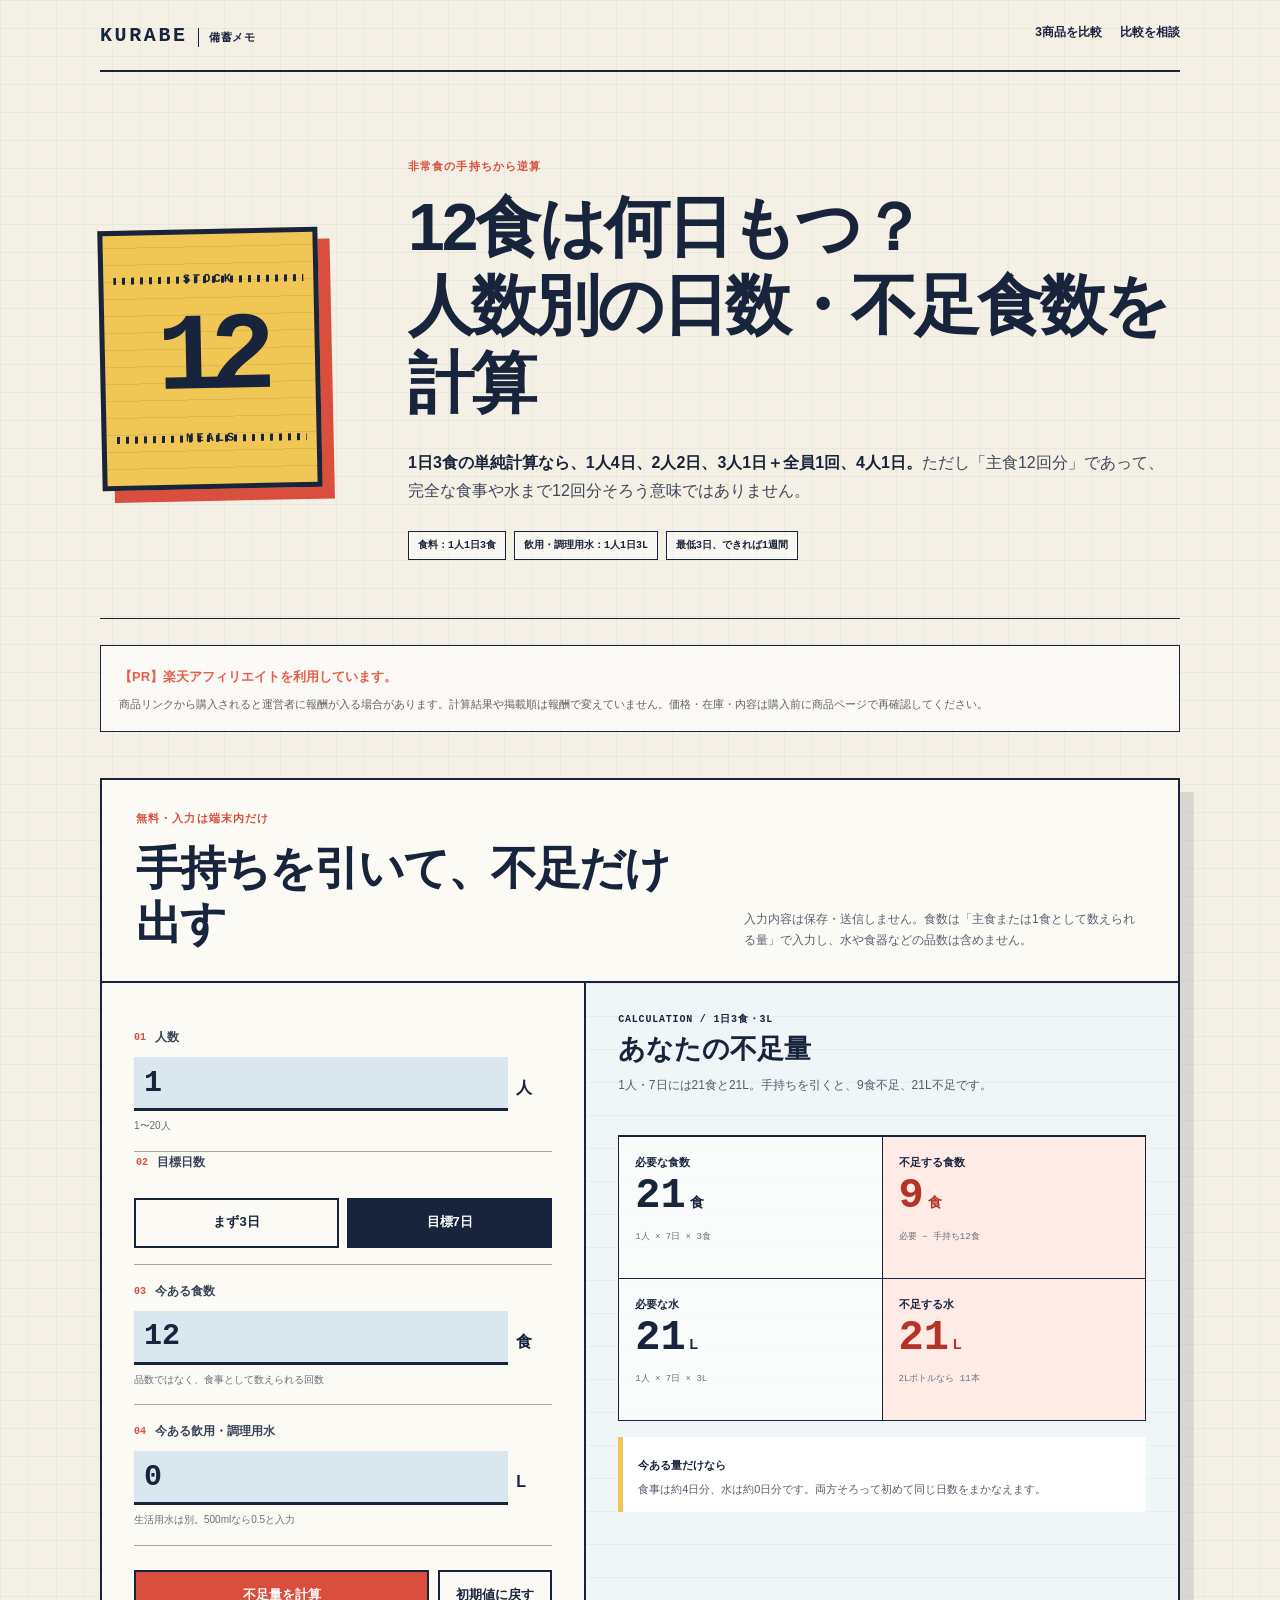
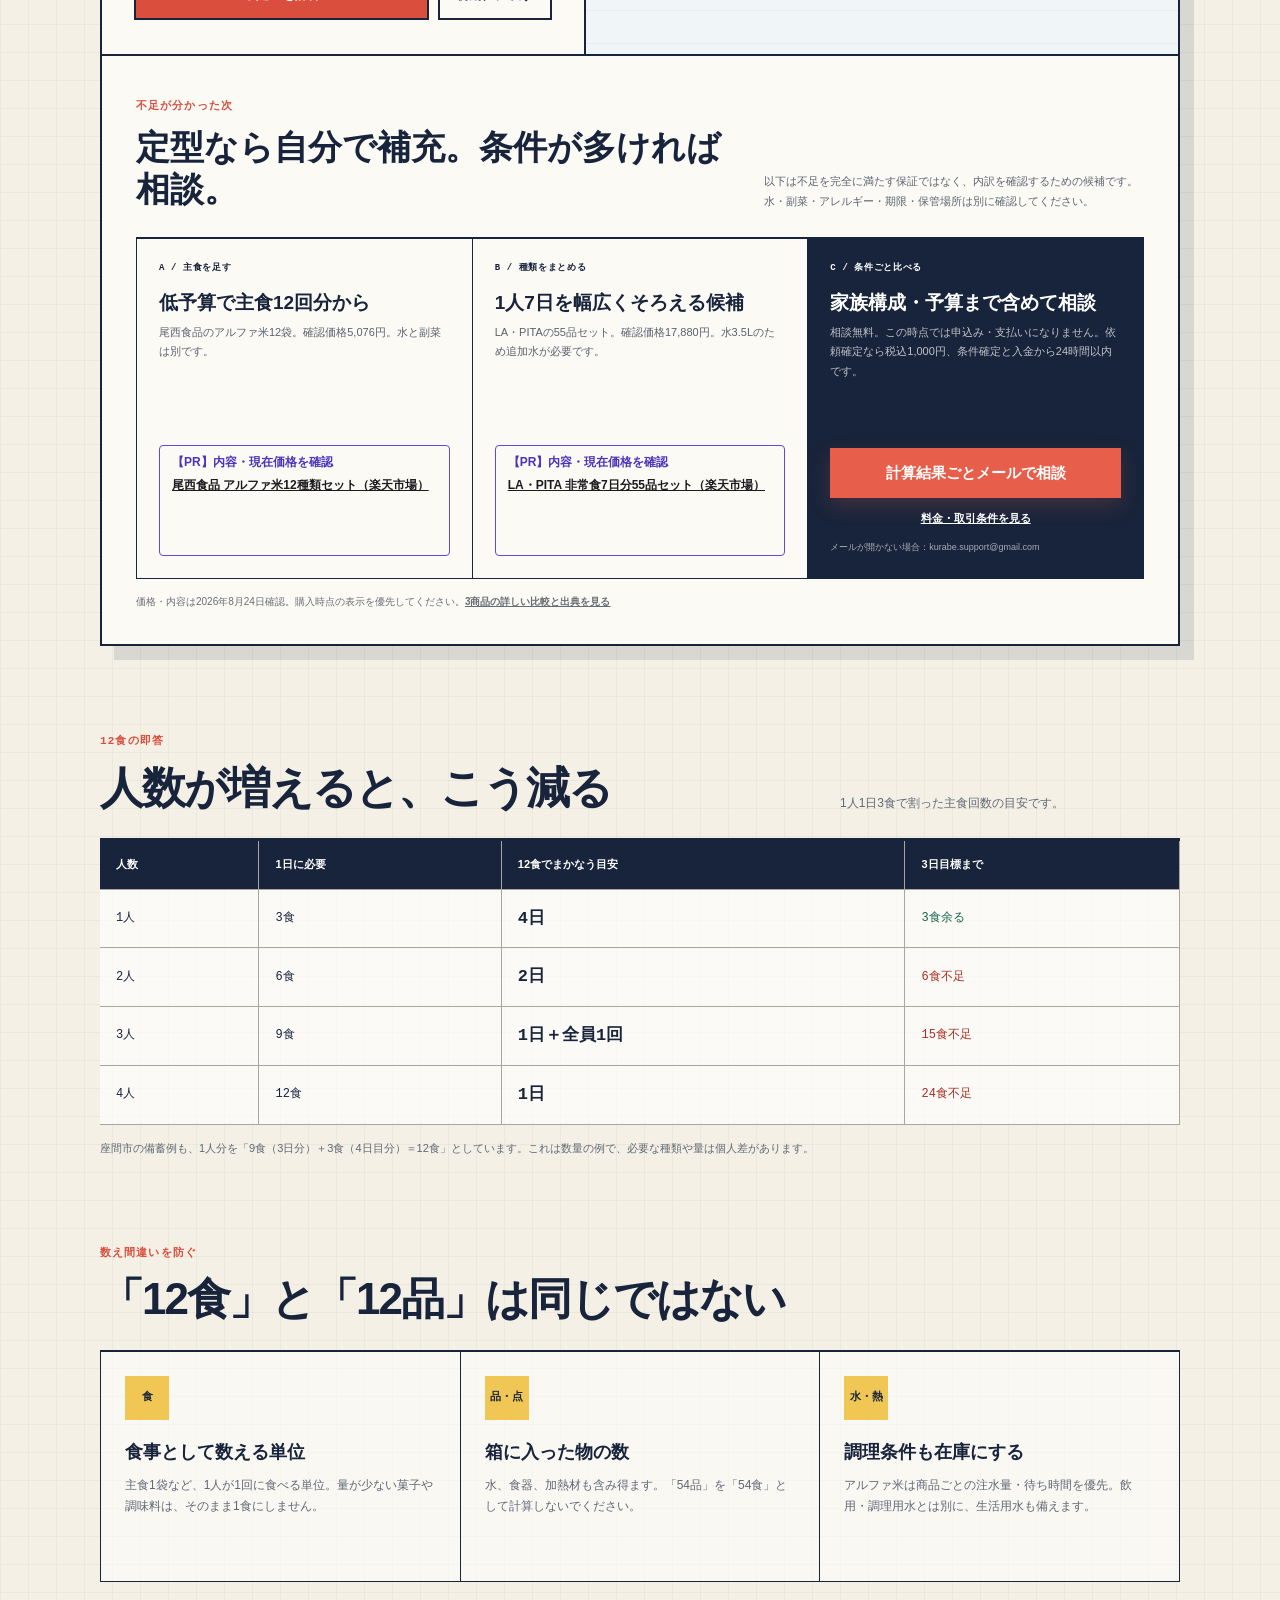
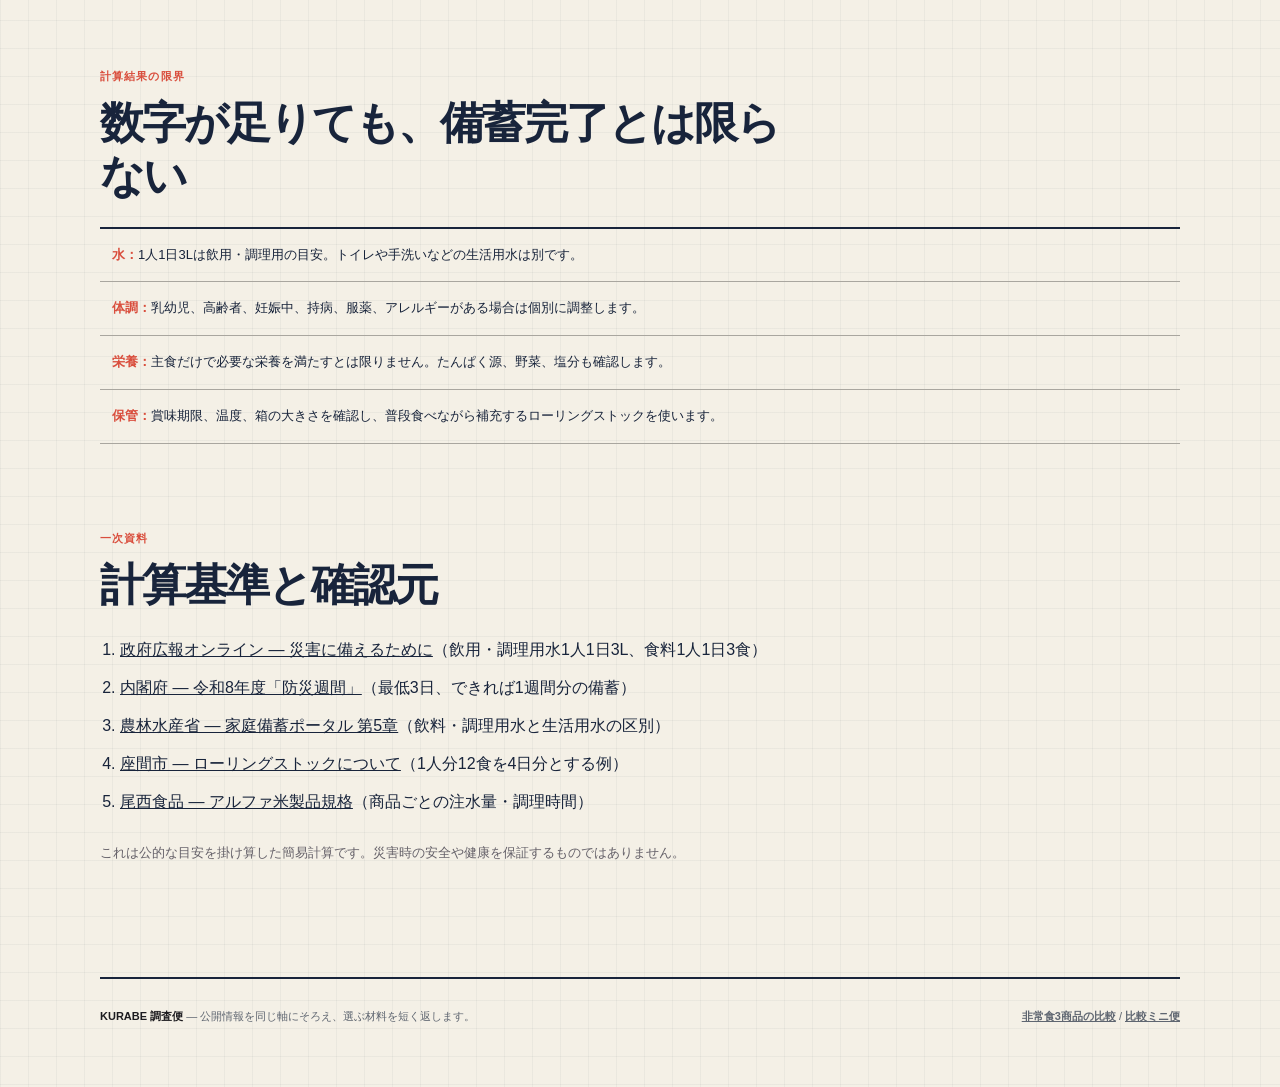
==== calculator.html @ 5e5a70da "add emergency stock shortage calculator" ====
<!doctype html>
<html lang="ja">
<head>
  <meta charset="utf-8">
  <meta name="viewport" content="width=device-width, initial-scale=1">
  <meta name="robots" content="index,follow">
  <meta name="google-site-verification" content="DC_JT9OtznzdcwXBxX5tP7ejILFLYnPpgxCS5X9ggpE">
  <meta name="msvalidate.01" content="34A344C1FAB7AF780ADB30B27889F18B">
  <meta name="description" content="非常食12食は何日分かを1〜4人で即答。人数、目標日数、手持ちの食数と水量を入力すると、不足食数・不足水量・2Lボトル本数を無料で計算できます。">
  <meta name="theme-color" content="#18243b">
  <meta property="og:type" content="website">
  <meta property="og:locale" content="ja_JP">
  <meta property="og:site_name" content="KURABE 調査便">
  <meta property="og:title" content="非常食12食は何日分？1〜4人の早見表と不足数計算">
  <meta property="og:description" content="12食は1人4日、2人2日、3人1日＋全員1回、4人1日の主食目安。不足する食数と水量もその場で逆算。">
  <meta property="og:url" content="https://gangbenhui98-dot.github.io/kurabe-research-sample/calculator.html">
  <meta property="og:image" content="https://gangbenhui98-dot.github.io/kurabe-research-sample/og-image.jpg">
  <meta property="og:image:alt" content="非常食の食数と水量を確認するKURABE調査便">
  <meta name="twitter:card" content="summary_large_image">
  <title>非常食12食は何日分？1〜4人の早見表と不足数計算</title>
  <link rel="canonical" href="https://gangbenhui98-dot.github.io/kurabe-research-sample/calculator.html">
  <link rel="stylesheet" href="styles.css">
  <script type="application/ld+json">
  {
    "@context": "https://schema.org",
    "@graph": [
      {
        "@type": "WebPage",
        "name": "非常食12食は何日分？1〜4人の早見表と不足数計算",
        "url": "https://gangbenhui98-dot.github.io/kurabe-research-sample/calculator.html",
        "description": "人数、目標日数、手持ちの食数と水量から、非常食と水の不足量を計算します。",
        "datePublished": "2026-08-24",
        "dateModified": "2026-08-24",
        "inLanguage": "ja-JP",
        "isAccessibleForFree": true
      },
      {
        "@type": "WebApplication",
        "name": "KURABE 非常食・水の不足量計算",
        "url": "https://gangbenhui98-dot.github.io/kurabe-research-sample/calculator.html",
        "applicationCategory": "UtilitiesApplication",
        "operatingSystem": "Any",
        "browserRequirements": "JavaScript",
        "isAccessibleForFree": true,
        "offers": { "@type": "Offer", "price": "0", "priceCurrency": "JPY" },
        "citation": [
          "https://www.gov-online.go.jp/tokusyu/bousai/preparation.html",
          "https://www.maff.go.jp/j/zyukyu/foodstock/chapter05.html"
        ]
      },
      {
        "@type": "FAQPage",
        "mainEntity": [
          {
            "@type": "Question",
            "name": "非常食12食は1人で何日分ですか？",
            "acceptedAnswer": { "@type": "Answer", "text": "1日3食で単純計算すると4日分です。ただし主食12回分であり、水、副菜、栄養、熱源は別に確認します。" }
          },
          {
            "@type": "Question",
            "name": "非常食12食は2人で何日分ですか？",
            "acceptedAnswer": { "@type": "Answer", "text": "2人が1日3食食べる前提では2日分です。3日分には18食、7日分には42食が目安です。" }
          }
        ]
      }
    ]
  }
  </script>
  <script src="calculator.js" defer></script>
</head>
<body class="calc-page">
  <a class="skip-link" href="#main">本文へ移動</a>

  <header class="calc-site-header" aria-label="サイトヘッダー">
    <a class="calc-wordmark" href="index.html" aria-label="KURABE 調査便の非常食比較へ">
      <span>KURABE</span><small>備蓄メモ</small>
    </a>
    <nav aria-label="関連ページ">
      <a href="index.html">3商品を比較</a>
      <a href="service.html">比較を相談</a>
    </nav>
  </header>

  <main id="main" class="calc-shell">
    <section class="calc-hero" aria-labelledby="calc-title">
      <div class="ration-stamp" aria-hidden="true">
        <small>STOCK</small>
        <strong>12</strong>
        <span>MEALS</span>
      </div>
      <div>
        <p class="calc-kicker">非常食の手持ちから逆算</p>
        <h1 id="calc-title">12食は何日もつ？<br>人数別の日数・不足食数を計算</h1>
        <p class="calc-lead"><strong>1日3食の単純計算なら、1人4日、2人2日、3人1日＋全員1回、4人1日。</strong>ただし「主食12回分」であって、完全な食事や水まで12回分そろう意味ではありません。</p>
        <div class="calc-proofline" aria-label="計算基準">
          <span>食料：1人1日3食</span>
          <span>飲用・調理用水：1人1日3L</span>
          <span>最低3日、できれば1週間</span>
        </div>
      </div>
    </section>

    <aside class="affiliate-notice calc-pr-notice">
      <strong>【PR】楽天アフィリエイトを利用しています。</strong>
      <p>商品リンクから購入されると運営者に報酬が入る場合があります。計算結果や掲載順は報酬で変えていません。価格・在庫・内容は購入前に商品ページで再確認してください。</p>
    </aside>

    <section class="stock-calculator" aria-labelledby="tool-title">
      <div class="stock-calculator-heading">
        <div>
          <p class="calc-kicker">無料・入力は端末内だけ</p>
          <h2 id="tool-title">手持ちを引いて、不足だけ出す</h2>
        </div>
        <p>入力内容は保存・送信しません。食数は「主食または1食として数えられる量」で入力し、水や食器などの品数は含めません。</p>
      </div>

      <form id="stock-calculator-form" class="stock-calculator-grid">
        <div class="stock-inputs">
          <label class="stock-field" for="people">
            <span><b>01</b> 人数</span>
            <span class="stock-number"><input id="people" name="people" type="number" min="1" max="20" step="1" value="1" inputmode="numeric" aria-describedby="people-help" required><em>人</em></span>
            <small id="people-help">1〜20人</small>
          </label>

          <fieldset class="stock-field stock-days">
            <legend><b>02</b> 目標日数</legend>
            <div>
              <label><input id="days-3" name="days" type="radio" value="3"><span>まず3日</span></label>
              <label><input id="days-7" name="days" type="radio" value="7" checked><span>目標7日</span></label>
            </div>
          </fieldset>

          <label class="stock-field" for="current-meals">
            <span><b>03</b> 今ある食数</span>
            <span class="stock-number"><input id="current-meals" name="currentMeals" type="number" min="0" max="999" step="1" value="12" inputmode="numeric" aria-describedby="meals-help" required><em>食</em></span>
            <small id="meals-help">品数ではなく、食事として数えられる回数</small>
          </label>

          <label class="stock-field" for="current-water">
            <span><b>04</b> 今ある飲用・調理用水</span>
            <span class="stock-number"><input id="current-water" name="currentWater" type="number" min="0" max="999" step="0.1" value="0" inputmode="decimal" aria-describedby="water-help" required><em>L</em></span>
            <small id="water-help">生活用水は別。500mlなら0.5と入力</small>
          </label>

          <div class="stock-form-actions">
            <button class="stock-calculate" type="submit">不足量を計算</button>
            <button class="stock-reset" type="reset">初期値に戻す</button>
          </div>
          <p class="stock-error" id="stock-error" role="alert" hidden></p>
        </div>

        <div class="stock-results" aria-labelledby="result-title">
          <p class="result-label">CALCULATION / 1日3食・3L</p>
          <h3 id="result-title">あなたの不足量</h3>
          <output id="stock-summary" for="people days-3 days-7 current-meals current-water" aria-live="polite">
            <span data-summary>1人・7日には21食と21L。手持ちを引くと9食と21L不足します。</span>
          </output>

          <div class="result-ledger">
            <div>
              <span>必要な食数</span>
              <strong><span data-result="requiredMeals">21</span><small>食</small></strong>
              <code><span data-result="people">1</span>人 × <span data-result="days">7</span>日 × 3食</code>
            </div>
            <div class="shortage-row">
              <span>不足する食数</span>
              <strong><span data-result="shortMeals">9</span><small>食</small></strong>
              <code>必要 − 手持ち<span data-result="currentMeals">12</span>食</code>
            </div>
            <div>
              <span>必要な水</span>
              <strong><span data-result="requiredWater">21</span><small>L</small></strong>
              <code><span data-result="people">1</span>人 × <span data-result="days">7</span>日 × 3L</code>
            </div>
            <div class="shortage-row">
              <span>不足する水</span>
              <strong><span data-result="shortWater">21</span><small>L</small></strong>
              <code>2Lボトルなら <span data-result="bottles">11</span>本</code>
            </div>
          </div>

          <div class="coverage-note">
            <b>今ある量だけなら</b>
            <p>食事は約<span data-result="mealDays">4</span>日分、水は約<span data-result="waterDays">0</span>日分です。両方そろって初めて同じ日数をまかなえます。</p>
          </div>
          <noscript><p class="stock-error">計算機にはJavaScriptが必要です。下の12食早見表はそのまま確認できます。</p></noscript>
        </div>
      </form>

      <div class="result-routes" aria-labelledby="routes-title">
        <div class="result-route-heading">
          <p class="calc-kicker">不足が分かった次</p>
          <h3 id="routes-title">定型なら自分で補充。条件が多ければ相談。</h3>
          <p>以下は不足を完全に満たす保証ではなく、内訳を確認するための候補です。水・副菜・アレルギー・期限・保管場所は別に確認してください。</p>
        </div>
        <div class="result-route-grid">
          <article>
            <span class="route-number">A / 主食を足す</span>
            <h4>低予算で主食12回分から</h4>
            <p>尾西食品のアルファ米12袋。確認価格5,076円。水と副菜は別です。</p>
            <div class="official-pr-link calc-pr-link">
              <span>【PR】内容・現在価格を確認</span>
              <a href="https://hb.afl.rakuten.co.jp/ichiba/56c95086.3df38bd8.56c95087.baa4cc4c/?pc=https%3A%2F%2Fitem.rakuten.co.jp%2Fbousaikan%2F477126%2F&amp;link_type=text&amp;ut=eyJwYWdlIjoiaXRlbSIsInR5cGUiOiJ0ZXh0Iiwic2l6ZSI6IjI0MHgyNDAiLCJuYW0iOjEsIm5hbXAiOiJyaWdodCIsImNvbSI6MSwiY29tcCI6ImRvd24iLCJwcmljZSI6MCwiYm9yIjoxLCJjb2wiOjEsImJidG4iOjEsInByb2QiOjAsImFtcCI6ZmFsc2V9" target="_blank" rel="nofollow sponsored noopener">尾西食品 アルファ米12種類セット（楽天市場）</a>
            </div>
          </article>
          <article>
            <span class="route-number">B / 種類をまとめる</span>
            <h4>1人7日を幅広くそろえる候補</h4>
            <p>LA・PITAの55品セット。確認価格17,880円。水3.5Lのため追加水が必要です。</p>
            <div class="official-pr-link calc-pr-link">
              <span>【PR】内容・現在価格を確認</span>
              <a href="https://hb.afl.rakuten.co.jp/ichiba/56c954c4.e644c7ee.56c954c5.0a4de56a/?pc=https%3A%2F%2Fitem.rakuten.co.jp%2Fat-rescue%2F10002656%2F&amp;link_type=text&amp;ut=eyJwYWdlIjoiaXRlbSIsInR5cGUiOiJ0ZXh0Iiwic2l6ZSI6IjI0MHgyNDAiLCJuYW0iOjEsIm5hbXAiOiJyaWdodCIsImNvbSI6MSwiY29tcCI6ImRvd24iLCJwcmljZSI6MCwiYm9yIjoxLCJjb2wiOjEsImJidG4iOjEsInByb2QiOjAsImFtcCI6ZmFsc2V9" target="_blank" rel="nofollow sponsored noopener">LA・PITA 非常食7日分55品セット（楽天市場）</a>
            </div>
          </article>
          <article class="route-service">
            <span class="route-number">C / 条件ごと比べる</span>
            <h4>家族構成・予算まで含めて相談</h4>
            <p>相談無料。この時点では申込み・支払いになりません。依頼確定なら税込1,000円、条件確定と入金から24時間以内です。</p>
            <a class="button button-coral" id="consultation-link" href="mailto:kurabe.support@gmail.com?subject=KURABE%20調査便｜備蓄計算から比較ミニ便の相談">計算結果ごとメールで相談</a>
            <a class="route-service-detail" href="service.html">料金・取引条件を見る</a>
            <small>メールが開かない場合：kurabe.support@gmail.com</small>
          </article>
        </div>
        <p class="price-note">価格・内容は2026年8月24日確認。購入時点の表示を優先してください。<a href="index.html">3商品の詳しい比較と出典を見る</a></p>
      </div>
    </section>

    <section class="calc-section" aria-labelledby="quick-title">
      <div class="calc-section-heading">
        <p class="calc-kicker">12食の即答</p>
        <h2 id="quick-title">人数が増えると、こう減る</h2>
        <p>1人1日3食で割った主食回数の目安です。</p>
      </div>
      <div class="ration-table-wrap" tabindex="0" aria-label="12食が何日分かの人数別早見表">
        <table class="ration-table">
          <thead><tr><th>人数</th><th>1日に必要</th><th>12食でまかなう目安</th><th>3日目標まで</th></tr></thead>
          <tbody>
            <tr><td>1人</td><td>3食</td><td><strong>4日</strong></td><td class="enough">3食余る</td></tr>
            <tr><td>2人</td><td>6食</td><td><strong>2日</strong></td><td class="lack">6食不足</td></tr>
            <tr><td>3人</td><td>9食</td><td><strong>1日＋全員1回</strong></td><td class="lack">15食不足</td></tr>
            <tr><td>4人</td><td>12食</td><td><strong>1日</strong></td><td class="lack">24食不足</td></tr>
          </tbody>
        </table>
      </div>
      <p class="calc-caption">座間市の備蓄例も、1人分を「9食（3日分）＋3食（4日目分）＝12食」としています。これは数量の例で、必要な種類や量は個人差があります。</p>
    </section>

    <section class="calc-section calc-explainer" aria-labelledby="count-title">
      <div class="calc-section-heading">
        <p class="calc-kicker">数え間違いを防ぐ</p>
        <h2 id="count-title">「12食」と「12品」は同じではない</h2>
      </div>
      <div class="count-grid">
        <article>
          <span>食</span>
          <h3>食事として数える単位</h3>
          <p>主食1袋など、1人が1回に食べる単位。量が少ない菓子や調味料は、そのまま1食にしません。</p>
        </article>
        <article>
          <span>品・点</span>
          <h3>箱に入った物の数</h3>
          <p>水、食器、加熱材も含み得ます。「54品」を「54食」として計算しないでください。</p>
        </article>
        <article>
          <span>水・熱</span>
          <h3>調理条件も在庫にする</h3>
          <p>アルファ米は商品ごとの注水量・待ち時間を優先。飲用・調理用水とは別に、生活用水も備えます。</p>
        </article>
      </div>
    </section>

    <section class="calc-section calc-safety" aria-labelledby="safety-title">
      <div class="calc-section-heading">
        <p class="calc-kicker">計算結果の限界</p>
        <h2 id="safety-title">数字が足りても、備蓄完了とは限らない</h2>
      </div>
      <ul>
        <li><b>水：</b>1人1日3Lは飲用・調理用の目安。トイレや手洗いなどの生活用水は別です。</li>
        <li><b>体調：</b>乳幼児、高齢者、妊娠中、持病、服薬、アレルギーがある場合は個別に調整します。</li>
        <li><b>栄養：</b>主食だけで必要な栄養を満たすとは限りません。たんぱく源、野菜、塩分も確認します。</li>
        <li><b>保管：</b>賞味期限、温度、箱の大きさを確認し、普段食べながら補充するローリングストックを使います。</li>
      </ul>
    </section>

    <section class="calc-section source-section" aria-labelledby="calc-sources-title">
      <div class="calc-section-heading">
        <p class="calc-kicker">一次資料</p>
        <h2 id="calc-sources-title">計算基準と確認元</h2>
      </div>
      <ol class="report-source-list">
        <li><a href="https://www.gov-online.go.jp/tokusyu/bousai/preparation.html" rel="noopener" target="_blank">政府広報オンライン — 災害に備えるために</a>（飲用・調理用水1人1日3L、食料1人1日3食）</li>
        <li><a href="https://www.bousai.go.jp/kyoiku/week/r8bousaiweek.html" rel="noopener" target="_blank">内閣府 — 令和8年度「防災週間」</a>（最低3日、できれば1週間分の備蓄）</li>
        <li><a href="https://www.maff.go.jp/j/zyukyu/foodstock/chapter05.html" rel="noopener" target="_blank">農林水産省 — 家庭備蓄ポータル 第5章</a>（飲料・調理用水と生活用水の区別）</li>
        <li><a href="https://www.city.zama.kanagawa.jp/kurashi/bousai/guide/1001668.html" rel="noopener" target="_blank">座間市 — ローリングストックについて</a>（1人分12食を4日分とする例）</li>
        <li><a href="https://www.onisifoods.co.jp/products/pdf/kikaku_01.php" rel="noopener" target="_blank">尾西食品 — アルファ米製品規格</a>（商品ごとの注水量・調理時間）</li>
      </ol>
      <p class="source-note">これは公的な目安を掛け算した簡易計算です。災害時の安全や健康を保証するものではありません。</p>
    </section>
  </main>

  <footer class="calc-footer">
    <p><b>KURABE 調査便</b> — 公開情報を同じ軸にそろえ、選ぶ材料を短く返します。</p>
    <p><a href="index.html">非常食3商品の比較</a> / <a href="service.html">比較ミニ便</a></p>
  </footer>
</body>
</html>
---- styles.css ----
:root {
  color-scheme: light;
  --paper: #f7f6f2;
  --white: #fffefa;
  --ink: #1c1b1f;
  --muted: #656169;
  --violet: #5f4bd8;
  --violet-dark: #4935bb;
  --coral: #e75f4b;
  --green: #23866d;
  --line: #dcd8d2;
  --line-dark: #b9b3ab;
  --shadow: 0 18px 50px rgba(41, 34, 28, 0.1);
  --sans: "BIZ UDPGothic", "Yu Gothic UI", "Yu Gothic", Meiryo, sans-serif;
  --display: "BIZ UDPMincho", "Yu Mincho", "Hiragino Mincho ProN", serif;
  --utility: "Cascadia Mono", "SFMono-Regular", Consolas, monospace;
}

* {
  box-sizing: border-box;
}

html {
  scroll-behavior: smooth;
}

body {
  margin: 0;
  background:
    linear-gradient(rgba(95, 75, 216, 0.035) 1px, transparent 1px),
    linear-gradient(90deg, rgba(95, 75, 216, 0.035) 1px, transparent 1px),
    var(--paper);
  background-size: 24px 24px;
  color: var(--ink);
  font-family: var(--sans);
  font-size: 16px;
  line-height: 1.75;
  text-rendering: optimizeLegibility;
}

button,
a {
  -webkit-tap-highlight-color: transparent;
}

a {
  color: inherit;
}

.skip-link {
  position: fixed;
  z-index: 100;
  top: 8px;
  left: 8px;
  padding: 10px 14px;
  background: var(--ink);
  color: white;
  transform: translateY(-160%);
}

.skip-link:focus {
  transform: translateY(0);
}

.site-header {
  display: flex;
  width: min(1180px, calc(100% - 40px));
  min-height: 76px;
  margin: 0 auto;
  align-items: center;
  justify-content: space-between;
  border-bottom: 1px solid var(--line-dark);
}

.wordmark {
  display: inline-flex;
  align-items: baseline;
  gap: 10px;
  text-decoration: none;
}

.wordmark span {
  font-family: var(--utility);
  font-size: 20px;
  font-weight: 800;
  letter-spacing: 0.13em;
}

.wordmark small {
  padding-left: 10px;
  border-left: 1px solid var(--line-dark);
  color: var(--muted);
  font-size: 12px;
  font-weight: 700;
  letter-spacing: 0.12em;
}

.header-link {
  min-height: 44px;
  padding: 9px 0 7px;
  border-bottom: 2px solid var(--ink);
  font-size: 14px;
  font-weight: 700;
  text-decoration: none;
}

.hero {
  display: grid;
  width: min(1180px, calc(100% - 40px));
  min-height: 680px;
  margin: 0 auto;
  padding: 76px 0 82px;
  grid-template-columns: minmax(0, 1.06fr) minmax(360px, 0.94fr);
  align-items: center;
  gap: clamp(48px, 8vw, 108px);
}

.kicker {
  margin: 0 0 18px;
  color: var(--violet-dark);
  font-family: var(--utility);
  font-size: 12px;
  font-weight: 800;
  letter-spacing: 0.12em;
  text-transform: uppercase;
}

.hero h1,
.section h2,
.final-cta h2 {
  margin: 0;
  font-family: var(--display);
  font-weight: 700;
  letter-spacing: -0.035em;
}

.hero h1 {
  font-size: clamp(42px, 6vw, 76px);
  line-height: 1.22;
}

.circled {
  position: relative;
  display: inline-block;
  color: var(--violet-dark);
}

.circled::after {
  position: absolute;
  inset: -2% -7% -7% -6%;
  border: 3px solid var(--coral);
  border-radius: 49% 45% 51% 47%;
  content: "";
  opacity: 0;
  transform: rotate(-2deg) scaleX(0.8);
  animation: circle-in 650ms 320ms cubic-bezier(0.2, 0.8, 0.2, 1) forwards;
  pointer-events: none;
}

.hero-lead {
  max-width: 610px;
  margin: 34px 0 0;
  color: #49464d;
  font-size: 18px;
  line-height: 1.9;
}

.hero-actions {
  display: flex;
  margin-top: 34px;
  flex-wrap: wrap;
  gap: 12px;
}

.button {
  display: inline-flex;
  min-height: 50px;
  padding: 12px 20px;
  border: 1px solid transparent;
  border-radius: 5px;
  align-items: center;
  justify-content: center;
  font-family: var(--sans);
  font-size: 15px;
  font-weight: 800;
  line-height: 1.45;
  text-align: center;
  text-decoration: none;
  cursor: pointer;
  transition: transform 150ms ease, background-color 150ms ease, box-shadow 150ms ease;
}

.button:hover {
  transform: translateY(-2px);
}

.button:active {
  transform: translateY(0);
}

.button:focus-visible,
.header-link:focus-visible,
.wordmark:focus-visible,
.text-link:focus-visible {
  outline: 3px solid rgba(95, 75, 216, 0.35);
  outline-offset: 4px;
}

.button-primary {
  background: var(--violet);
  color: white;
  box-shadow: 0 8px 20px rgba(95, 75, 216, 0.2);
}

.button-primary:hover {
  background: var(--violet-dark);
}

.button-quiet {
  border-color: var(--line-dark);
  background: rgba(255, 255, 255, 0.4);
}

.button-outline {
  border-color: var(--ink);
  background: transparent;
}

.button-coral {
  background: var(--coral);
  color: white;
  box-shadow: 0 8px 20px rgba(231, 95, 75, 0.2);
}

.availability {
  display: flex;
  margin: 24px 0 0;
  align-items: center;
  gap: 8px;
  color: var(--muted);
  font-size: 13px;
}

.availability span {
  width: 8px;
  height: 8px;
  border-radius: 50%;
  background: var(--green);
  box-shadow: 0 0 0 4px rgba(35, 134, 109, 0.14);
}

.availability strong {
  color: var(--ink);
}

.decision-sheet {
  position: relative;
  padding: 28px 28px 34px;
  border: 1px solid var(--line-dark);
  background:
    repeating-linear-gradient(0deg, transparent 0, transparent 31px, rgba(95, 75, 216, 0.07) 32px),
    var(--white);
  box-shadow: var(--shadow);
  transform: rotate(1.1deg);
}

.decision-sheet::before {
  position: absolute;
  top: -13px;
  left: 50%;
  width: 88px;
  height: 26px;
  background: rgba(229, 225, 220, 0.88);
  content: "";
  transform: translateX(-50%) rotate(-2deg);
}

.sheet-topline {
  display: flex;
  padding-bottom: 11px;
  justify-content: space-between;
  border-bottom: 1px solid var(--ink);
  font-family: var(--utility);
  font-size: 10px;
  letter-spacing: 0.06em;
}

.sheet-question {
  margin: 24px 0 14px;
  font-size: 17px;
  font-weight: 800;
}

.candidate-row {
  display: grid;
  min-height: 56px;
  padding: 12px 4px;
  grid-template-columns: 62px 1fr auto;
  align-items: center;
  gap: 10px;
  border-bottom: 1px solid var(--line);
  font-size: 13px;
}

.candidate-row > span {
  font-family: var(--utility);
  font-size: 10px;
}

.candidate-row em {
  color: var(--coral);
  font-size: 11px;
  font-style: normal;
  font-weight: 700;
}

.muted-row {
  color: #8a858d;
  text-decoration: line-through;
  text-decoration-color: var(--coral);
}

.sheet-answer {
  margin-top: 24px;
  padding: 18px 18px 14px;
  border-left: 4px solid var(--violet);
  background: rgba(95, 75, 216, 0.07);
}

.sheet-answer small {
  display: block;
  color: var(--violet-dark);
  font-family: var(--utility);
  font-size: 10px;
  font-weight: 800;
}

.sheet-answer strong {
  display: block;
  margin-top: 3px;
  font-family: var(--display);
  font-size: 20px;
}

.sheet-answer p {
  margin: 8px 0 0;
  color: var(--muted);
  font-size: 12px;
}

.trust-strip {
  display: grid;
  width: min(1180px, calc(100% - 40px));
  margin: 0 auto;
  grid-template-columns: repeat(3, 1fr);
  border-top: 1px solid var(--line-dark);
  border-bottom: 1px solid var(--line-dark);
}

.trust-strip p {
  margin: 0;
  padding: 23px 28px;
}

.trust-strip p + p {
  border-left: 1px solid var(--line-dark);
}

.trust-strip b,
.trust-strip span {
  display: block;
}

.trust-strip b {
  font-size: 14px;
}

.trust-strip span {
  margin-top: 3px;
  color: var(--muted);
  font-size: 12px;
}

.section {
  width: min(1050px, calc(100% - 40px));
  margin: 0 auto;
  padding: 116px 0;
}

.section-heading {
  max-width: 730px;
}

.section h2,
.final-cta h2 {
  font-size: clamp(34px, 5vw, 58px);
  line-height: 1.3;
}

.use-cases {
  display: grid;
  margin-top: 56px;
  grid-template-columns: repeat(3, 1fr);
  gap: 22px;
}

.use-cases article {
  padding: 30px 26px 27px;
  border-top: 3px solid var(--ink);
  background: rgba(255, 254, 250, 0.7);
}

.case-mark {
  display: grid;
  width: 42px;
  height: 42px;
  border: 1px solid var(--line-dark);
  border-radius: 50%;
  place-items: center;
  color: var(--violet-dark);
  font-family: var(--display);
  font-weight: 700;
}

.use-cases h3 {
  margin: 25px 0 8px;
  font-size: 19px;
}

.use-cases p {
  margin: 0;
  color: var(--muted);
  font-size: 14px;
}

.scope-note {
  margin: 22px 0 0;
  color: var(--muted);
  font-size: 12px;
}

.plans {
  width: min(1180px, calc(100% - 40px));
  border-top: 1px solid var(--line-dark);
}

.plan-grid {
  display: grid;
  max-width: 950px;
  margin-top: 58px;
  grid-template-columns: repeat(2, 1fr);
  gap: 24px;
}

.plan-grid.single-plan {
  grid-template-columns: minmax(0, 620px);
}

.plan-card {
  position: relative;
  display: flex;
  min-height: 520px;
  padding: 38px;
  border: 1px solid var(--line-dark);
  background: var(--white);
  flex-direction: column;
  box-shadow: 0 12px 36px rgba(41, 34, 28, 0.06);
}

.plan-card.featured {
  border-top: 6px solid var(--violet);
  padding-top: 33px;
}

.plan-label {
  color: var(--violet-dark);
  font-family: var(--utility);
  font-size: 11px;
  font-weight: 800;
  letter-spacing: 0.06em;
}

.plan-card h3 {
  margin: 9px 0 0;
  font-family: var(--display);
  font-size: 28px;
}

.price {
  display: flex;
  margin: 22px 0 20px;
  align-items: baseline;
  gap: 4px;
}

.price span {
  margin-right: 6px;
  color: var(--muted);
  font-size: 11px;
}

.price strong {
  font-family: var(--utility);
  font-size: 50px;
  line-height: 1;
  letter-spacing: -0.08em;
}

.price b {
  font-size: 14px;
}

.plan-card ul {
  margin: 0 0 30px;
  padding: 0;
  list-style: none;
}

.plan-card li {
  position: relative;
  padding: 9px 0 9px 24px;
  border-bottom: 1px solid var(--line);
  font-size: 14px;
}

.plan-card li::before {
  position: absolute;
  top: 12px;
  left: 3px;
  color: var(--green);
  content: "✓";
  font-weight: 900;
}

.plan-card .button {
  width: 100%;
  margin-top: auto;
}

.copy-status {
  min-height: 23px;
  margin: 8px 0 0;
  color: var(--green);
  font-size: 12px;
  font-weight: 700;
  text-align: center;
}

.payment-note {
  max-width: 950px;
  margin: 22px 0 0;
  color: var(--muted);
  font-size: 12px;
}

.sample-honesty {
  max-width: 760px;
  margin: 20px 0 0;
  color: var(--muted);
  font-size: 12px;
}

.legal-summary {
  padding-top: 88px;
}

.terms-grid {
  display: grid;
  margin: 48px 0 0;
  grid-template-columns: repeat(2, minmax(0, 1fr));
  border-top: 2px solid var(--ink);
}

.terms-grid div {
  display: grid;
  padding: 18px 0;
  grid-template-columns: 150px 1fr;
  gap: 18px;
  border-bottom: 1px solid var(--line-dark);
}

.terms-grid div:nth-child(odd) {
  padding-right: 28px;
}

.terms-grid div:nth-child(even) {
  padding-left: 28px;
  border-left: 1px solid var(--line-dark);
}

.terms-grid dt {
  font-weight: 850;
}

.terms-grid dd {
  margin: 0;
  color: var(--muted);
  font-size: 12px;
}

.disclosure-request {
  display: grid;
  margin-top: 28px;
  padding: 24px;
  grid-template-columns: 180px minmax(0, 1fr) auto;
  gap: 22px;
  align-items: center;
  border: 1px solid var(--line-dark);
  background: var(--white);
}

.disclosure-request p {
  margin: 0;
  color: var(--muted);
  font-size: 12px;
}

.sample {
  border-top: 1px solid var(--line-dark);
}

.sample-layout {
  display: grid;
  margin-top: 54px;
  grid-template-columns: 1.35fr 0.65fr;
  align-items: stretch;
  gap: 24px;
}

.sample-table {
  border: 1px solid var(--line-dark);
  background: var(--white);
}

.sample-row {
  display: grid;
  min-height: 67px;
  padding: 15px 20px;
  grid-template-columns: 70px 1fr 1fr;
  align-items: center;
  gap: 16px;
  border-bottom: 1px solid var(--line);
  font-size: 13px;
}

.sample-row:last-child {
  border-bottom: 0;
}

.sample-row b {
  color: var(--violet-dark);
  font-family: var(--utility);
}

.sample-head {
  min-height: 46px;
  padding-top: 9px;
  padding-bottom: 9px;
  background: #efede8;
  color: var(--muted);
  font-family: var(--utility);
  font-size: 10px;
  font-weight: 800;
}

.sample-conclusion {
  padding: 27px;
  border-left: 5px solid var(--coral);
  background: var(--ink);
  color: white;
}

.sample-conclusion > span {
  font-family: var(--utility);
  font-size: 10px;
  font-weight: 800;
  letter-spacing: 0.1em;
}

.sample-conclusion p {
  margin: 24px 0 0;
  font-size: 15px;
}

.sample-conclusion strong {
  color: #c9c1ff;
  font-family: var(--display);
  font-size: 25px;
}

.sample-conclusion .small {
  color: #cbc7cf;
  font-size: 12px;
}

.text-link {
  display: inline-flex;
  margin-top: 30px;
  padding-bottom: 4px;
  align-items: center;
  gap: 10px;
  border-bottom: 2px solid var(--violet);
  color: var(--violet-dark);
  font-weight: 800;
  text-decoration: none;
}

.process {
  border-top: 1px solid var(--line-dark);
}

.process ol {
  max-width: 840px;
  margin: 58px 0 0;
  padding: 0;
  counter-reset: process;
  list-style: none;
}

.process li {
  display: grid;
  min-height: 100px;
  padding: 22px 0;
  grid-template-columns: 62px 210px 1fr;
  align-items: start;
  gap: 20px;
  border-top: 1px solid var(--line-dark);
  counter-increment: process;
}

.process li:last-child {
  border-bottom: 1px solid var(--line-dark);
}

.process li::before {
  color: var(--violet-dark);
  content: "0" counter(process);
  font-family: var(--utility);
  font-size: 13px;
  font-weight: 800;
}

.process li b {
  font-size: 16px;
}

.process li span {
  color: var(--muted);
  font-size: 14px;
}

.final-cta {
  display: grid;
  width: min(1180px, calc(100% - 40px));
  margin: 10px auto 90px;
  padding: clamp(34px, 6vw, 72px);
  grid-template-columns: 1fr auto;
  align-items: end;
  gap: 40px;
  background: var(--violet);
  color: white;
}

.final-cta .kicker {
  color: #dad5ff;
}

.final-cta h2 {
  max-width: 780px;
}

.final-cta p:not(.kicker):not(.copy-status) {
  margin: 20px 0 0;
  color: #e7e3ff;
}

.final-cta .button {
  min-width: 230px;
}

.final-cta .copy-status {
  grid-column: 2;
  color: white;
}

footer {
  display: flex;
  width: min(1180px, calc(100% - 40px));
  min-height: 110px;
  margin: 0 auto;
  padding: 28px 0;
  align-items: flex-start;
  justify-content: space-between;
  gap: 28px;
  border-top: 1px solid var(--line-dark);
  color: var(--muted);
  font-size: 11px;
}

footer p {
  max-width: 500px;
  margin: 0;
}

footer b {
  color: var(--ink);
}

/* Sample report */
.report-shell {
  width: min(980px, calc(100% - 40px));
  margin: 0 auto;
  padding: 64px 0 100px;
}

.report-back {
  display: inline-flex;
  min-height: 44px;
  align-items: center;
  gap: 8px;
  color: var(--violet-dark);
  font-size: 13px;
  font-weight: 800;
  text-decoration: none;
}

.report-header {
  margin-top: 42px;
  padding-bottom: 32px;
  border-bottom: 2px solid var(--ink);
}

.report-header h1 {
  max-width: 760px;
  margin: 8px 0 0;
  font-family: var(--display);
  font-size: clamp(38px, 6vw, 64px);
  line-height: 1.3;
  letter-spacing: -0.04em;
}

.report-meta {
  display: flex;
  margin-top: 24px;
  flex-wrap: wrap;
  gap: 10px 22px;
  color: var(--muted);
  font-family: var(--utility);
  font-size: 11px;
}

.affiliate-notice {
  margin-top: 24px;
  padding: 16px 18px;
  border: 1px solid var(--line-dark);
  background: rgba(255, 254, 250, 0.78);
}

.affiliate-notice strong {
  color: var(--coral);
  font-size: 13px;
}

.affiliate-notice p {
  margin: 5px 0 0;
  color: var(--muted);
  font-size: 11px;
}

.timely-note {
  margin-top: 18px;
  padding: 22px 24px;
  border: 1px solid var(--line-dark);
  background: #eceae4;
}

.timely-note h2 {
  margin: 7px 0 8px;
  font-family: var(--display);
  font-size: clamp(22px, 3vw, 30px);
  line-height: 1.35;
}

.timely-note > p:not(.timely-date):not(.timely-source) {
  margin: 0;
  color: var(--muted);
  font-size: 13px;
}

.timely-date {
  margin: 0;
  color: var(--coral);
  font-family: var(--utility);
  font-size: 10px;
  font-weight: 800;
  letter-spacing: 0.08em;
}

.timely-source {
  display: flex;
  margin: 12px 0 0;
  flex-wrap: wrap;
  gap: 5px 9px;
  font-size: 11px;
}

.report-answer {
  margin-top: 36px;
  padding: 30px;
  border-left: 6px solid var(--coral);
  background: var(--white);
  box-shadow: var(--shadow);
}

.report-answer span {
  color: var(--coral);
  font-family: var(--utility);
  font-size: 11px;
  font-weight: 800;
}

.report-answer h2 {
  margin: 8px 0 0;
  font-family: var(--display);
  font-size: clamp(25px, 4vw, 38px);
  line-height: 1.45;
}

.report-answer p {
  margin: 12px 0 0;
  color: var(--muted);
}

.answer-actions {
  display: grid;
  margin-top: 14px;
  grid-template-columns: repeat(2, minmax(0, 1fr));
  gap: 10px;
}

.answer-actions span {
  grid-column: 1 / -1;
  color: var(--coral);
  font-family: var(--utility);
  font-size: 10px;
  font-weight: 800;
}

.answer-actions a {
  display: flex;
  min-height: 48px;
  padding: 12px 14px;
  align-items: center;
  justify-content: center;
  border: 1px solid var(--ink);
  background: var(--ink);
  color: var(--white);
  font-size: 12px;
  font-weight: 750;
  line-height: 1.4;
  text-align: center;
  text-decoration: none;
}

.answer-actions a + a {
  background: transparent;
  color: var(--ink);
}

.report-section {
  margin-top: 70px;
}

.report-section h2 {
  margin: 0 0 22px;
  font-family: var(--display);
  font-size: 31px;
}

.quantity-heading {
  display: grid;
  margin-bottom: 22px;
  grid-template-columns: minmax(0, 1fr) minmax(240px, 360px);
  gap: 30px;
  align-items: end;
}

.quantity-heading h2 {
  margin-bottom: 0;
}

.quantity-heading > p {
  margin: 0 0 3px;
  color: var(--muted);
  font-size: 12px;
}

.quantity-table .focus-row td {
  background: rgba(95, 75, 216, 0.08);
  font-weight: 750;
}

.gap-note {
  display: grid;
  padding: 18px 20px;
  grid-template-columns: 170px 1fr;
  gap: 18px;
  border: 1px solid var(--line-dark);
  border-top: 0;
  background: var(--white);
}

.gap-note b {
  color: var(--violet-dark);
}

.gap-note p {
  margin: 0;
  color: var(--muted);
  font-size: 12px;
}

.report-table {
  width: 100%;
  border-collapse: collapse;
  border-top: 2px solid var(--ink);
  background: rgba(255, 254, 250, 0.74);
  font-size: 13px;
}

.report-table th,
.report-table td {
  padding: 16px 14px;
  border-bottom: 1px solid var(--line-dark);
  vertical-align: top;
  text-align: left;
}

.report-table th {
  background: #efede8;
  font-size: 11px;
}

.report-table td:first-child {
  min-width: 150px;
  font-weight: 800;
}

.table-scroll:focus-visible {
  outline: 3px solid rgba(95, 75, 216, 0.3);
  outline-offset: 3px;
}

.report-card-grid {
  display: grid;
  grid-template-columns: repeat(3, 1fr);
  gap: 18px;
}

.report-card {
  padding: 24px;
  border: 1px solid var(--line-dark);
  background: var(--white);
}

.report-card h3 {
  margin: 0 0 15px;
  font-size: 17px;
}

.report-card.recommended-main {
  border-top: 5px solid var(--violet);
  padding-top: 20px;
}

.card-tag {
  margin: 0 0 8px !important;
  color: var(--violet-dark) !important;
  font-family: var(--utility);
  font-size: 10px !important;
  font-weight: 800;
}

.report-card p,
.report-card li {
  color: var(--muted);
  font-size: 12px;
}

.report-card ul {
  margin: 0;
  padding-left: 18px;
}

.card-facts {
  margin: 0 0 15px;
  border-top: 1px solid var(--line-dark);
}

.card-facts div {
  display: grid;
  padding: 7px 0;
  grid-template-columns: 78px 1fr;
  gap: 8px;
  border-bottom: 1px solid var(--line);
  font-size: 11px;
}

.card-facts dt {
  color: var(--muted);
}

.card-facts dd {
  margin: 0;
  color: var(--ink);
  font-weight: 750;
}

.current-signal {
  margin: -3px 0 14px !important;
  padding: 9px 10px;
  border-left: 3px solid var(--coral);
  background: #f4eee8;
}

.current-signal a {
  display: block;
  color: var(--ink);
  font-weight: 800;
}

.current-signal span {
  display: block;
  margin-top: 3px;
  font-family: var(--utility);
  font-size: 9px;
}

.report-source-list {
  margin: 0;
  padding-left: 20px;
}

.report-source-list li {
  margin: 10px 0;
  overflow-wrap: anywhere;
}

.official-pr-link {
  display: flex;
  flex-direction: column;
  gap: 5px;
  margin-top: 16px;
  padding: 8px 12px;
  border: 1px solid var(--violet);
  border-radius: 4px;
  font-size: 12px;
  line-height: 1.45;
}

.official-pr-link span {
  color: var(--violet-dark);
  font-weight: 800;
}

.official-pr-link a {
  color: var(--ink);
  font-weight: 650;
}

.audit-list {
  margin: 0;
  padding: 0;
  list-style: none;
}

.audit-list li {
  display: grid;
  padding: 18px 0;
  grid-template-columns: 130px 1fr;
  gap: 20px;
  border-top: 1px solid var(--line-dark);
}

.audit-list li:last-child {
  border-bottom: 1px solid var(--line-dark);
}

.audit-list b {
  color: var(--violet-dark);
}

.audit-list span,
.source-note {
  color: var(--muted);
  font-size: 13px;
}

.source-note {
  margin-top: 26px;
}

.research-service-cta {
  display: grid;
  margin-top: 70px;
  padding: 34px 38px;
  grid-template-columns: minmax(0, 1fr) auto;
  gap: 34px;
  align-items: center;
  background: var(--ink);
  color: var(--white);
}

.research-service-cta h2 {
  margin: 5px 0 8px;
  font-family: var(--display);
  font-size: clamp(24px, 3.6vw, 38px);
  line-height: 1.35;
}

.research-service-cta p:not(.kicker) {
  max-width: 760px;
  margin: 0;
  color: rgba(255, 255, 255, 0.72);
  font-size: 13px;
}

.research-service-cta .button {
  min-width: 170px;
}

.quantity-calculator-link {
  display: flex;
  min-height: 58px;
  margin-top: 12px;
  padding: 14px 18px;
  align-items: center;
  gap: 12px;
  border: 1px solid var(--ink);
  background: var(--ink);
  color: var(--white);
  font-size: 13px;
  font-weight: 800;
  text-decoration: none;
}

.quantity-calculator-link span {
  padding: 2px 7px;
  background: var(--coral);
  font-family: var(--utility);
  font-size: 9px;
  letter-spacing: 0.06em;
}

.quantity-calculator-link b {
  margin-left: auto;
  font-size: 20px;
}

.hero-offer-brief {
  display: grid;
  max-width: 610px;
  margin: 16px 0 0;
  padding: 13px 15px;
  gap: 2px;
  border-left: 4px solid var(--coral);
  background: rgba(255, 254, 250, 0.72);
  color: var(--ink);
  font-size: 12px;
}

.hero-offer-brief span,
.hero-offer-brief small {
  color: var(--muted);
}

.hero-offer-brief small {
  overflow-wrap: anywhere;
  font-size: 10px;
}

.sample-honesty a {
  display: block;
  margin-top: 7px;
  color: var(--violet-dark);
  font-weight: 800;
}

/* Stock calculator — an emergency inventory ledger, not a dashboard. */
.calc-page {
  --calc-navy: #18243b;
  --calc-navy-soft: #263653;
  --calc-red: #d94e3d;
  --calc-yellow: #f0c654;
  --calc-blue: #dbe7ef;
  --calc-paper: #f4f0e6;
  --calc-line: #a9a69f;
  background:
    linear-gradient(rgba(24, 36, 59, 0.045) 1px, transparent 1px),
    linear-gradient(90deg, rgba(24, 36, 59, 0.045) 1px, transparent 1px),
    var(--calc-paper);
  background-size: 28px 28px;
  color: var(--calc-navy);
  font-family: var(--sans);
}

.calc-page a:focus-visible,
.calc-page button:focus-visible,
.calc-page input:focus-visible {
  outline: 3px solid rgba(217, 78, 61, 0.38);
  outline-offset: 4px;
}

.calc-site-header {
  display: flex;
  width: min(1080px, calc(100% - 40px));
  min-height: 72px;
  margin: 0 auto;
  align-items: center;
  justify-content: space-between;
  gap: 24px;
  border-bottom: 2px solid var(--calc-navy);
}

.calc-wordmark {
  display: inline-flex;
  align-items: baseline;
  gap: 10px;
  text-decoration: none;
}

.calc-wordmark span {
  font-family: var(--utility);
  font-size: 20px;
  font-weight: 900;
  letter-spacing: 0.13em;
}

.calc-wordmark small {
  padding-left: 10px;
  border-left: 1px solid var(--calc-navy);
  font-size: 11px;
  font-weight: 800;
  letter-spacing: 0.08em;
}

.calc-site-header nav {
  display: flex;
  gap: 18px;
}

.calc-site-header nav a {
  min-height: 44px;
  padding: 9px 0;
  border-bottom: 2px solid transparent;
  font-size: 12px;
  font-weight: 800;
  text-decoration: none;
}

.calc-site-header nav a:hover {
  border-color: var(--calc-red);
}

.calc-shell {
  width: min(1080px, calc(100% - 40px));
  margin: 0 auto;
  padding: 62px 0 100px;
}

.calc-kicker {
  margin: 0 0 12px;
  color: var(--calc-red);
  font-family: var(--utility);
  font-size: 11px;
  font-weight: 900;
  letter-spacing: 0.1em;
  text-transform: uppercase;
}

.calc-hero {
  display: grid;
  padding: 24px 0 58px;
  grid-template-columns: 230px minmax(0, 1fr);
  align-items: center;
  gap: clamp(40px, 7vw, 78px);
  border-bottom: 1px solid var(--calc-navy);
}

.calc-hero > div {
  min-width: 0;
}

.ration-stamp {
  position: relative;
  display: grid;
  width: 220px;
  min-height: 260px;
  padding: 18px;
  border: 5px solid var(--calc-navy);
  place-items: center;
  background:
    repeating-linear-gradient(0deg, transparent 0 16px, rgba(24, 36, 59, 0.09) 16px 17px),
    var(--calc-yellow);
  box-shadow: 12px 12px 0 var(--calc-red);
  transform: rotate(-1.2deg);
}

.ration-stamp::before,
.ration-stamp::after {
  position: absolute;
  right: 10px;
  left: 10px;
  height: 7px;
  background: repeating-linear-gradient(90deg, var(--calc-navy) 0 3px, transparent 3px 9px);
  content: "";
}

.ration-stamp::before { top: 42px; }
.ration-stamp::after { bottom: 42px; }

.ration-stamp small,
.ration-stamp span {
  font-family: var(--utility);
  font-size: 12px;
  font-weight: 900;
  letter-spacing: 0.25em;
}

.ration-stamp strong {
  margin: -10px 0;
  font-family: var(--utility);
  font-size: 110px;
  font-weight: 900;
  line-height: 0.8;
  letter-spacing: -0.12em;
}

.calc-hero h1,
.stock-calculator h2,
.calc-section h2 {
  margin: 0;
  font-family: var(--sans);
  font-weight: 900;
  letter-spacing: -0.045em;
}

.calc-hero h1 {
  font-size: clamp(38px, 5.8vw, 66px);
  line-height: 1.18;
  overflow-wrap: anywhere;
}

.calc-lead {
  max-width: 760px;
  margin: 26px 0 0;
  color: #3d4658;
  font-size: 16px;
}

.calc-lead strong {
  color: var(--calc-navy);
}

.calc-proofline {
  display: flex;
  margin-top: 26px;
  flex-wrap: wrap;
  gap: 8px;
}

.calc-proofline span {
  max-width: 100%;
  padding: 5px 9px;
  border: 1px solid var(--calc-navy);
  background: rgba(255, 255, 255, 0.45);
  font-family: var(--utility);
  font-size: 10px;
  font-weight: 800;
}

.calc-pr-notice {
  margin-top: 26px;
  border-color: var(--calc-navy);
  background: rgba(255, 255, 255, 0.68);
}

.stock-calculator {
  margin-top: 46px;
  border: 2px solid var(--calc-navy);
  background: #fbfaf5;
  box-shadow: 14px 14px 0 rgba(24, 36, 59, 0.12);
}

.stock-calculator-heading {
  display: grid;
  padding: 30px 34px;
  grid-template-columns: minmax(0, 1fr) minmax(260px, 400px);
  align-items: end;
  gap: 32px;
  border-bottom: 2px solid var(--calc-navy);
}

.stock-calculator-heading h2 {
  font-size: clamp(28px, 4vw, 46px);
  line-height: 1.2;
}

.stock-calculator-heading > p {
  margin: 0;
  color: #596171;
  font-size: 12px;
}

.stock-calculator-grid {
  display: grid;
  grid-template-columns: minmax(330px, 0.9fr) minmax(410px, 1.1fr);
}

.stock-inputs {
  padding: 28px 32px 34px;
  border-right: 2px solid var(--calc-navy);
}

.stock-field {
  display: block;
  margin: 0;
  padding: 16px 0;
  border: 0;
  border-bottom: 1px solid var(--calc-line);
}

.stock-field > span:first-child,
.stock-field legend {
  display: flex;
  margin: 0 0 9px;
  align-items: center;
  gap: 9px;
  color: #394356;
  font-size: 12px;
  font-weight: 800;
}

.stock-field b {
  color: var(--calc-red);
  font-family: var(--utility);
  font-size: 10px;
}

.stock-number {
  display: grid;
  grid-template-columns: minmax(0, 1fr) 36px;
  align-items: end;
  gap: 8px;
}

.stock-number input {
  width: 100%;
  min-height: 54px;
  padding: 4px 10px;
  border: 0;
  border-bottom: 3px solid var(--calc-navy);
  border-radius: 0;
  background: var(--calc-blue);
  color: var(--calc-navy);
  font-family: var(--utility);
  font-size: 30px;
  font-weight: 900;
}

.stock-number em {
  padding-bottom: 9px;
  font-style: normal;
  font-weight: 900;
}

.stock-field small {
  display: block;
  margin-top: 6px;
  color: #6b6f77;
  font-size: 10px;
}

.stock-days > div {
  display: grid;
  grid-template-columns: repeat(2, minmax(0, 1fr));
  gap: 8px;
}

.stock-days label {
  position: relative;
  cursor: pointer;
}

.stock-days input {
  position: absolute;
  opacity: 0;
}

.stock-days label span {
  display: flex;
  min-height: 50px;
  padding: 9px 12px;
  border: 2px solid var(--calc-navy);
  align-items: center;
  justify-content: center;
  background: transparent;
  font-size: 13px;
  font-weight: 900;
}

.stock-days input:checked + span {
  background: var(--calc-navy);
  color: white;
}

.stock-days input:focus-visible + span {
  outline: 3px solid rgba(217, 78, 61, 0.38);
  outline-offset: 4px;
}

.stock-form-actions {
  display: grid;
  margin-top: 24px;
  grid-template-columns: 1fr auto;
  gap: 9px;
}

.stock-calculate,
.stock-reset {
  min-height: 50px;
  padding: 10px 16px;
  border: 2px solid var(--calc-navy);
  border-radius: 0;
  font-family: var(--sans);
  font-weight: 900;
  cursor: pointer;
}

.stock-calculate {
  background: var(--calc-red);
  color: white;
}

.stock-reset {
  background: transparent;
  color: var(--calc-navy);
}

.stock-error {
  margin: 14px 0 0;
  padding: 9px 11px;
  background: #ffe0db;
  color: #791d13;
  font-size: 12px;
}

.stock-results {
  padding: 28px 32px 34px;
  background:
    linear-gradient(rgba(24, 36, 59, 0.04) 1px, transparent 1px),
    #f0f5f7;
  background-size: 100% 33px;
}

.result-label {
  margin: 0;
  font-family: var(--utility);
  font-size: 10px;
  font-weight: 900;
  letter-spacing: 0.08em;
}

.stock-results h3 {
  margin: 4px 0 8px;
  font-size: 27px;
  line-height: 1.25;
}

#stock-summary {
  display: block;
  min-height: 46px;
  color: #535c6b;
  font-size: 12px;
}

.result-ledger {
  display: grid;
  margin-top: 14px;
  grid-template-columns: repeat(2, minmax(0, 1fr));
  border-top: 2px solid var(--calc-navy);
  border-left: 1px solid var(--calc-navy);
}

.result-ledger > div {
  min-height: 142px;
  padding: 16px;
  border-right: 1px solid var(--calc-navy);
  border-bottom: 1px solid var(--calc-navy);
  background: rgba(255, 255, 255, 0.7);
}

.result-ledger > div > span {
  display: block;
  font-size: 11px;
  font-weight: 800;
}

.result-ledger strong {
  display: block;
  margin: 3px 0;
  font-family: var(--utility);
  font-size: 42px;
  line-height: 1;
}

.result-ledger strong small {
  margin-left: 4px;
  font-family: var(--sans);
  font-size: 14px;
}

.result-ledger code {
  color: #6a7180;
  font-family: var(--utility);
  font-size: 9px;
}

.result-ledger .shortage-row {
  background: #ffebe6;
}

.result-ledger .shortage-row strong {
  color: #b43325;
}

.coverage-note {
  margin-top: 16px;
  padding: 13px 15px;
  border-left: 5px solid var(--calc-yellow);
  background: white;
}

.coverage-note b {
  font-size: 11px;
}

.coverage-note p {
  margin: 2px 0 0;
  color: #555e6b;
  font-size: 11px;
}

.result-routes {
  padding: 38px 34px 34px;
  border-top: 2px solid var(--calc-navy);
}

.result-route-heading {
  display: grid;
  grid-template-columns: minmax(0, 1fr) minmax(260px, 380px);
  align-items: end;
  gap: 32px;
}

.result-route-heading .calc-kicker {
  grid-column: 1 / -1;
  margin-bottom: -22px;
}

.result-route-heading h3 {
  margin: 0;
  font-size: clamp(23px, 3vw, 34px);
  line-height: 1.25;
}

.result-route-heading > p:last-child {
  margin: 0;
  color: #5c6471;
  font-size: 11px;
}

.result-route-grid {
  display: grid;
  margin-top: 26px;
  grid-template-columns: repeat(3, minmax(0, 1fr));
  border-top: 2px solid var(--calc-navy);
  border-left: 1px solid var(--calc-navy);
}

.result-route-grid article {
  display: flex;
  min-width: 0;
  min-height: 340px;
  padding: 22px;
  flex-direction: column;
  border-right: 1px solid var(--calc-navy);
  border-bottom: 1px solid var(--calc-navy);
}

.result-route-grid h4 {
  margin: 13px 0 8px;
  font-size: 19px;
  line-height: 1.35;
}

.result-route-grid article > p {
  margin: 0;
  color: #5a616d;
  font-size: 11px;
}

.route-number {
  font-family: var(--utility);
  font-size: 9px;
  font-weight: 900;
  letter-spacing: 0.07em;
}

.calc-pr-link {
  margin-top: auto;
}

.calc-pr-link a {
  min-height: 70px;
}

.route-service {
  background: var(--calc-navy);
  color: white;
}

.result-route-grid .route-service > p {
  color: rgba(255, 255, 255, 0.72);
}

.route-service .button {
  margin-top: auto;
  border-radius: 0;
}

.route-service-detail {
  display: inline-flex;
  min-height: 42px;
  align-items: center;
  justify-content: center;
  color: white;
  font-size: 11px;
  font-weight: 800;
}

.route-service small {
  overflow-wrap: anywhere;
  color: rgba(255, 255, 255, 0.62);
  font-size: 9px;
}

.price-note {
  margin: 14px 0 0;
  color: #686d75;
  font-size: 10px;
}

.price-note a {
  font-weight: 800;
}

.calc-section {
  margin-top: 86px;
}

.calc-section-heading {
  display: grid;
  margin-bottom: 24px;
  grid-template-columns: minmax(0, 1fr) minmax(220px, 340px);
  align-items: end;
  gap: 28px;
}

.calc-section-heading .calc-kicker {
  grid-column: 1 / -1;
  margin-bottom: -18px;
}

.calc-section h2 {
  font-size: clamp(29px, 4vw, 44px);
  line-height: 1.2;
}

.calc-section-heading > p:last-child {
  margin: 0;
  color: #606775;
  font-size: 12px;
}

.ration-table-wrap {
  overflow-x: auto;
  border-top: 3px solid var(--calc-navy);
}

.ration-table {
  width: 100%;
  min-width: 650px;
  border-collapse: collapse;
  background: rgba(255, 255, 255, 0.68);
}

.ration-table th,
.ration-table td {
  padding: 14px 16px;
  border-right: 1px solid var(--calc-line);
  border-bottom: 1px solid var(--calc-line);
  text-align: left;
}

.ration-table th {
  background: var(--calc-navy);
  color: white;
  font-size: 11px;
}

.ration-table td {
  font-family: var(--utility);
  font-size: 12px;
}

.ration-table td strong {
  font-size: 17px;
}

.ration-table .enough { color: #17664e; }
.ration-table .lack { color: #a92f22; }

.calc-caption {
  margin: 14px 0 0;
  color: #616875;
  font-size: 11px;
}

.count-grid {
  display: grid;
  grid-template-columns: repeat(3, minmax(0, 1fr));
  border-top: 2px solid var(--calc-navy);
  border-left: 1px solid var(--calc-navy);
}

.count-grid article {
  min-height: 230px;
  padding: 24px;
  border-right: 1px solid var(--calc-navy);
  border-bottom: 1px solid var(--calc-navy);
  background: rgba(255, 255, 255, 0.55);
}

.count-grid article > span {
  display: inline-grid;
  width: 44px;
  height: 44px;
  place-items: center;
  background: var(--calc-yellow);
  font-family: var(--utility);
  font-size: 11px;
  font-weight: 900;
}

.count-grid h3 {
  margin: 17px 0 7px;
  font-size: 18px;
}

.count-grid p {
  margin: 0;
  color: #606775;
  font-size: 12px;
}

.calc-safety ul {
  margin: 0;
  padding: 0;
  border-top: 2px solid var(--calc-navy);
  list-style: none;
}

.calc-safety li {
  padding: 15px 12px;
  border-bottom: 1px solid var(--calc-line);
  font-size: 13px;
}

.calc-safety b {
  color: var(--calc-red);
}

.calc-page .source-section {
  padding-top: 0;
  border-top: 0;
}

.calc-page .report-source-list {
  border-top-color: var(--calc-navy);
}

.calc-footer {
  width: min(1080px, calc(100% - 40px));
  border-top: 2px solid var(--calc-navy);
  color: #5f6671;
}

.calc-footer a {
  font-weight: 800;
}

@media (max-width: 860px) {
  .calc-hero {
    grid-template-columns: 170px minmax(0, 1fr);
    gap: 34px;
  }

  .ration-stamp {
    width: 160px;
    min-height: 200px;
  }

  .ration-stamp strong {
    font-size: 78px;
  }

  .stock-calculator-heading,
  .result-route-heading,
  .calc-section-heading {
    grid-template-columns: 1fr;
    align-items: start;
  }

  .result-route-heading .calc-kicker,
  .calc-section-heading .calc-kicker {
    margin-bottom: -18px;
  }

  .stock-calculator-grid {
    grid-template-columns: 1fr;
  }

  .stock-inputs {
    border-right: 0;
    border-bottom: 2px solid var(--calc-navy);
  }

  .result-route-grid,
  .count-grid {
    grid-template-columns: 1fr;
  }

  .result-route-grid article {
    min-height: 0;
  }

  .calc-pr-link,
  .route-service .button {
    margin-top: 24px;
  }
}

@media (max-width: 580px) {
  .calc-page {
    overflow-x: hidden;
  }

  .calc-site-header,
  .calc-shell,
  .calc-footer {
    width: min(100% - 28px, 1080px);
  }

  .calc-site-header {
    min-height: 64px;
  }

  .calc-wordmark span {
    font-size: 16px;
  }

  .calc-wordmark small,
  .calc-site-header nav a:first-child {
    display: none;
  }

  .calc-shell {
    padding-top: 36px;
  }

  .calc-hero {
    padding-top: 10px;
    grid-template-columns: 1fr;
  }

  .ration-stamp {
    width: 118px;
    min-height: 132px;
    padding: 10px;
    border-width: 4px;
    box-shadow: 7px 7px 0 var(--calc-red);
  }

  .ration-stamp strong {
    font-size: 58px;
  }

  .ration-stamp small,
  .ration-stamp span {
    font-size: 8px;
  }

  .ration-stamp::before { top: 27px; }
  .ration-stamp::after { bottom: 27px; }

  .calc-hero h1 {
    font-size: clamp(35px, 10.5vw, 48px);
  }

  .calc-lead {
    font-size: 14px;
  }

  .stock-calculator-heading,
  .stock-inputs,
  .stock-results,
  .result-routes {
    padding-right: 18px;
    padding-left: 18px;
  }

  .stock-form-actions {
    grid-template-columns: 1fr;
  }

  .result-ledger {
    grid-template-columns: 1fr;
  }

  .result-ledger > div {
    min-height: 118px;
  }

  .result-route-heading .calc-kicker,
  .calc-section-heading .calc-kicker {
    margin-bottom: -14px;
  }

  .quantity-calculator-link {
    align-items: flex-start;
    flex-wrap: wrap;
  }
}

@keyframes circle-in {
  to {
    opacity: 1;
    transform: rotate(-2deg) scaleX(1);
  }
}

@media (max-width: 820px) {
  .hero {
    min-height: 0;
    padding: 58px 0 72px;
    grid-template-columns: 1fr;
  }

  .decision-sheet {
    max-width: 560px;
    transform: rotate(0.4deg);
  }

  .trust-strip {
    grid-template-columns: 1fr;
  }

  .trust-strip p + p {
    border-top: 1px solid var(--line-dark);
    border-left: 0;
  }

  .use-cases,
  .report-card-grid {
    grid-template-columns: 1fr;
  }

  .quantity-heading,
  .research-service-cta,
  .disclosure-request {
    grid-template-columns: 1fr;
  }

  .terms-grid {
    grid-template-columns: 1fr;
  }

  .terms-grid div:nth-child(odd),
  .terms-grid div:nth-child(even) {
    padding-right: 0;
    padding-left: 0;
    border-left: 0;
  }

  .gap-note {
    grid-template-columns: 1fr;
    gap: 7px;
  }

  .plan-grid,
  .sample-layout {
    grid-template-columns: 1fr;
  }


  .process li {
    grid-template-columns: 48px 1fr;
  }

  .process li span {
    grid-column: 2;
  }

  .final-cta {
    grid-template-columns: 1fr;
    align-items: start;
  }

  .final-cta .copy-status {
    grid-column: 1;
  }

  footer {
    flex-direction: column;
  }

  .report-table {
    display: block;
    overflow-x: auto;
  }

  .table-scroll {
    overflow-x: auto;
  }

  .report-table {
    min-width: 820px;
  }

  .quantity-table {
    min-width: 620px;
  }
}

@media (max-width: 560px) {
  body {
    background-size: 20px 20px;
  }

  .site-header,
  .hero,
  .trust-strip,
  .section,
  .final-cta,
  footer,
  .report-shell {
    width: min(100% - 28px, 1180px);
  }

  .site-header {
    min-height: 66px;
  }

  .wordmark span {
    font-size: 17px;
  }

  .hero {
    padding-top: 46px;
  }

  .hero h1 {
    font-size: clamp(39px, 12vw, 54px);
  }

  .hero-lead {
    font-size: 16px;
  }

  .hero-actions .button {
    flex: 1 1 150px;
  }

  .answer-actions {
    grid-template-columns: 1fr;
  }

  .answer-actions span {
    grid-column: 1;
  }

  .decision-sheet {
    padding: 23px 18px 27px;
  }

  .candidate-row {
    grid-template-columns: 54px 1fr;
  }

  .candidate-row em {
    grid-column: 2;
    margin-top: -9px;
  }

  .section {
    padding: 84px 0;
  }

  .section h2,
  .final-cta h2 {
    font-size: 34px;
  }

  .use-cases,
  .plan-grid {
    margin-top: 40px;
  }

  .plan-card {
    min-height: 0;
    padding: 28px 22px;
  }

  .plan-card.featured {
    padding-top: 23px;
  }

  .terms-grid div {
    grid-template-columns: 1fr;
    gap: 5px;
  }

  .price strong {
    font-size: 44px;
  }

  .sample-row {
    grid-template-columns: 42px 1fr 1fr;
    padding: 13px 10px;
    gap: 8px;
    font-size: 11px;
  }

  .process li {
    grid-template-columns: 38px 1fr;
    gap: 12px;
  }

  .final-cta {
    margin-bottom: 56px;
    padding: 34px 24px;
  }

  .research-service-cta {
    padding: 30px 22px;
  }

  .final-cta .button {
    width: 100%;
    min-width: 0;
  }







  .audit-list li {
    grid-template-columns: 1fr;
    gap: 5px;
  }
}

@media (prefers-reduced-motion: reduce) {
  html {
    scroll-behavior: auto;
  }

  *,
  *::before,
  *::after {
    animation-duration: 0.01ms !important;
    animation-iteration-count: 1 !important;
    transition-duration: 0.01ms !important;
  }

  .circled::after {
    opacity: 1;
    transform: rotate(-2deg) scaleX(1);
  }
}
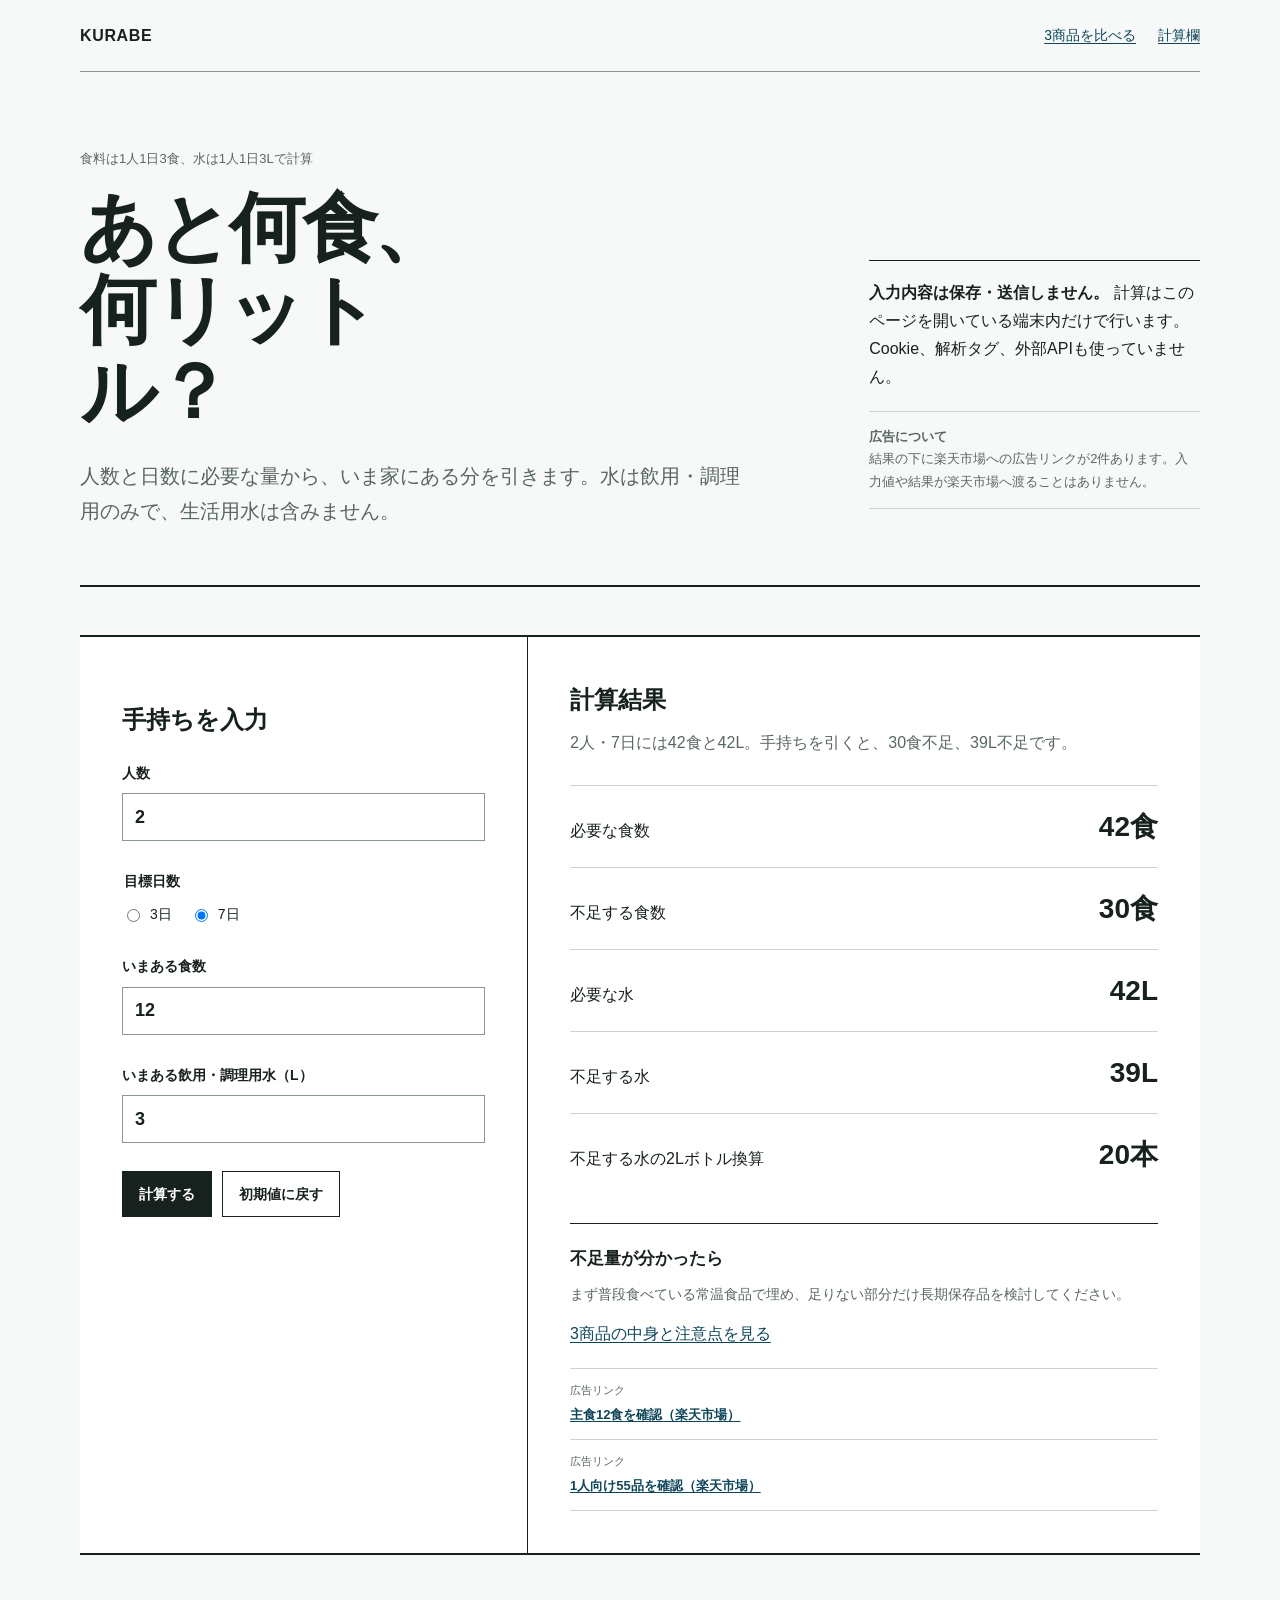
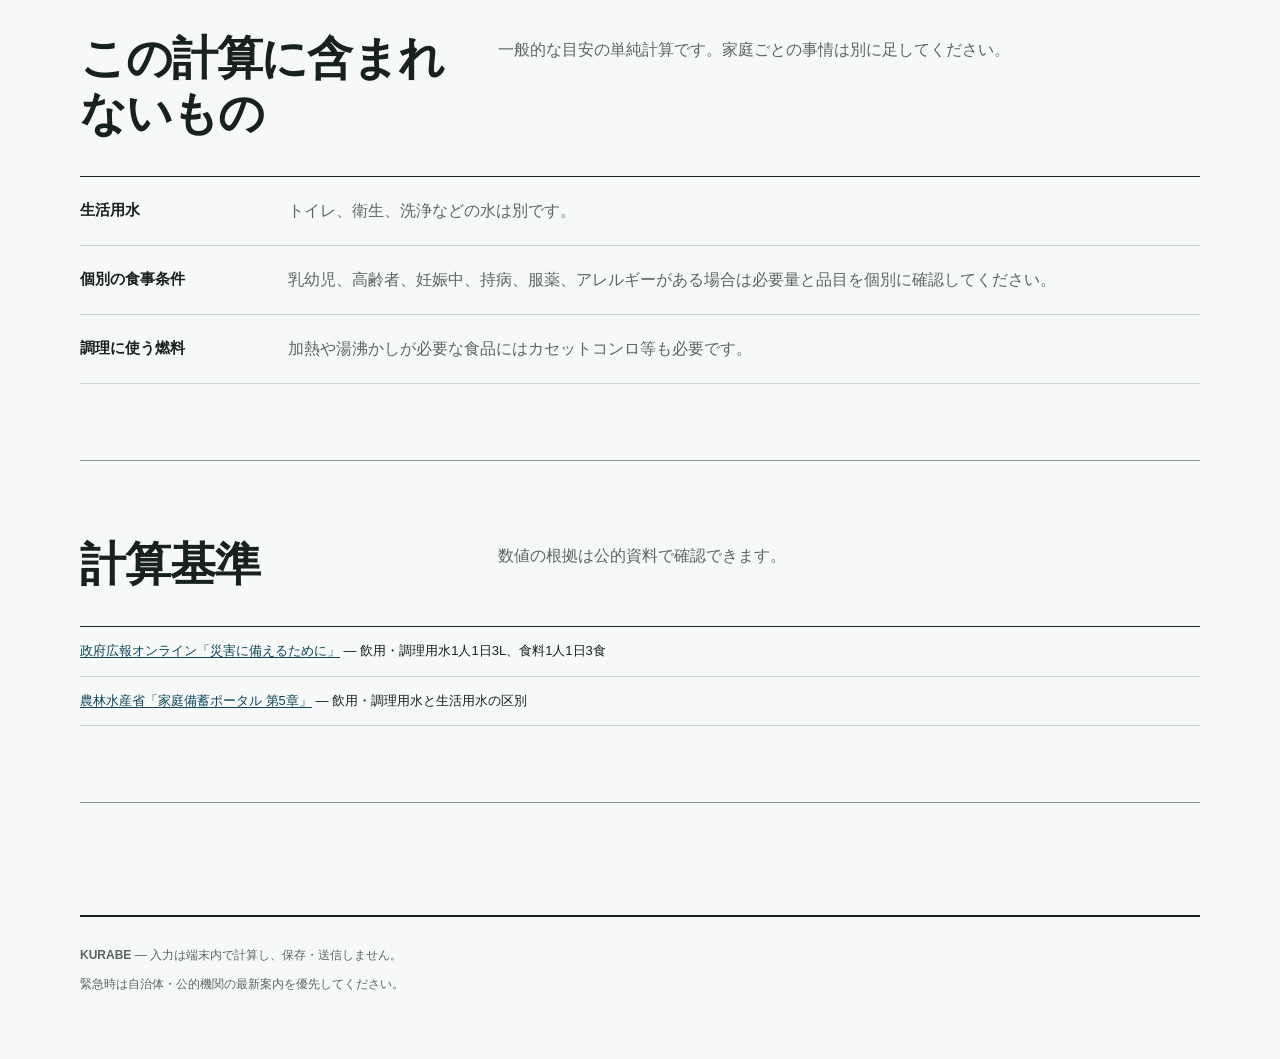
==== commit 580fd48d: "harden public site and replace salesy UI" ====
--- a/calculator.html
+++ b/calculator.html
@@ -3,304 +3,127 @@
 <head>
   <meta charset="utf-8">
   <meta name="viewport" content="width=device-width, initial-scale=1">
-  <meta name="robots" content="index,follow">
+  <meta http-equiv="Content-Security-Policy" content="default-src 'self'; base-uri 'none'; form-action 'none'; object-src 'none'; frame-src 'none'; connect-src 'none'; img-src 'self' data:; media-src 'none'; font-src 'none'; style-src 'self'; script-src 'self'; worker-src 'none'; manifest-src 'none'; upgrade-insecure-requests">
+  <meta name="referrer" content="no-referrer">
+  <meta name="robots" content="index,follow,max-image-preview:large">
   <meta name="google-site-verification" content="DC_JT9OtznzdcwXBxX5tP7ejILFLYnPpgxCS5X9ggpE">
   <meta name="msvalidate.01" content="34A344C1FAB7AF780ADB30B27889F18B">
-  <meta name="description" content="非常食12食は何日分かを1〜4人で即答。人数、目標日数、手持ちの食数と水量を入力すると、不足食数・不足水量・2Lボトル本数を無料で計算できます。">
-  <meta name="theme-color" content="#18243b">
+  <meta name="description" content="人数・日数・手持ちの食数と水量から、非常食と飲用・調理用水の不足分を端末内だけで計算します。入力は保存・送信しません。">
   <meta property="og:type" content="website">
   <meta property="og:locale" content="ja_JP">
-  <meta property="og:site_name" content="KURABE 調査便">
-  <meta property="og:title" content="非常食12食は何日分？1〜4人の早見表と不足数計算">
-  <meta property="og:description" content="12食は1人4日、2人2日、3人1日＋全員1回、4人1日の主食目安。不足する食数と水量もその場で逆算。">
+  <meta property="og:site_name" content="KURABE">
+  <meta property="og:title" content="非常食と水の不足分を計算｜KURABE">
+  <meta property="og:description" content="1人1日3食・水3Lの目安から、手持ちを引いて不足分を確認。">
   <meta property="og:url" content="https://gangbenhui98-dot.github.io/kurabe-research-sample/calculator.html">
   <meta property="og:image" content="https://gangbenhui98-dot.github.io/kurabe-research-sample/og-image.jpg">
-  <meta property="og:image:alt" content="非常食の食数と水量を確認するKURABE調査便">
   <meta name="twitter:card" content="summary_large_image">
-  <title>非常食12食は何日分？1〜4人の早見表と不足数計算</title>
   <link rel="canonical" href="https://gangbenhui98-dot.github.io/kurabe-research-sample/calculator.html">
   <link rel="stylesheet" href="styles.css">
-  <script type="application/ld+json">
-  {
-    "@context": "https://schema.org",
-    "@graph": [
-      {
-        "@type": "WebPage",
-        "name": "非常食12食は何日分？1〜4人の早見表と不足数計算",
-        "url": "https://gangbenhui98-dot.github.io/kurabe-research-sample/calculator.html",
-        "description": "人数、目標日数、手持ちの食数と水量から、非常食と水の不足量を計算します。",
-        "datePublished": "2026-08-24",
-        "dateModified": "2026-08-24",
-        "inLanguage": "ja-JP",
-        "isAccessibleForFree": true
-      },
-      {
-        "@type": "WebApplication",
-        "name": "KURABE 非常食・水の不足量計算",
-        "url": "https://gangbenhui98-dot.github.io/kurabe-research-sample/calculator.html",
-        "applicationCategory": "UtilitiesApplication",
-        "operatingSystem": "Any",
-        "browserRequirements": "JavaScript",
-        "isAccessibleForFree": true,
-        "offers": { "@type": "Offer", "price": "0", "priceCurrency": "JPY" },
-        "citation": [
-          "https://www.gov-online.go.jp/tokusyu/bousai/preparation.html",
-          "https://www.maff.go.jp/j/zyukyu/foodstock/chapter05.html"
-        ]
-      },
-      {
-        "@type": "FAQPage",
-        "mainEntity": [
-          {
-            "@type": "Question",
-            "name": "非常食12食は1人で何日分ですか？",
-            "acceptedAnswer": { "@type": "Answer", "text": "1日3食で単純計算すると4日分です。ただし主食12回分であり、水、副菜、栄養、熱源は別に確認します。" }
-          },
-          {
-            "@type": "Question",
-            "name": "非常食12食は2人で何日分ですか？",
-            "acceptedAnswer": { "@type": "Answer", "text": "2人が1日3食食べる前提では2日分です。3日分には18食、7日分には42食が目安です。" }
-          }
-        ]
-      }
-    ]
-  }
-  </script>
   <script src="calculator.js" defer></script>
+  <title>非常食と水の不足分を計算｜入力は保存・送信しません</title>
 </head>
-<body class="calc-page">
-  <a class="skip-link" href="#main">本文へ移動</a>
-
-  <header class="calc-site-header" aria-label="サイトヘッダー">
-    <a class="calc-wordmark" href="index.html" aria-label="KURABE 調査便の非常食比較へ">
-      <span>KURABE</span><small>備蓄メモ</small>
-    </a>
-    <nav aria-label="関連ページ">
-      <a href="index.html">3商品を比較</a>
-      <a href="service.html">比較を相談</a>
+<body>
+  <a class="skip-link" href="#content">本文へ移動</a>
+  <header class="site-header">
+    <a class="wordmark" href="index.html">KURABE</a>
+    <nav aria-label="サイト内">
+      <a href="index.html#compare">3商品を比べる</a>
+      <a href="#calculator">計算欄</a>
     </nav>
   </header>
 
-  <main id="main" class="calc-shell">
-    <section class="calc-hero" aria-labelledby="calc-title">
-      <div class="ration-stamp" aria-hidden="true">
-        <small>STOCK</small>
-        <strong>12</strong>
-        <span>MEALS</span>
+  <main class="page" id="content">
+    <section class="hero calculator-hero" aria-labelledby="page-title">
+      <div>
+        <p class="date-line">食料は1人1日3食、水は1人1日3Lで計算</p>
+        <h1 id="page-title">あと何食、何リットル？</h1>
+        <p class="hero-lead">人数と日数に必要な量から、いま家にある分を引きます。水は飲用・調理用のみで、生活用水は含みません。</p>
       </div>
-      <div>
-        <p class="calc-kicker">非常食の手持ちから逆算</p>
-        <h1 id="calc-title">12食は何日もつ？<br>人数別の日数・不足食数を計算</h1>
-        <p class="calc-lead"><strong>1日3食の単純計算なら、1人4日、2人2日、3人1日＋全員1回、4人1日。</strong>ただし「主食12回分」であって、完全な食事や水まで12回分そろう意味ではありません。</p>
-        <div class="calc-proofline" aria-label="計算基準">
-          <span>食料：1人1日3食</span>
-          <span>飲用・調理用水：1人1日3L</span>
-          <span>最低3日、できれば1週間</span>
-        </div>
+      <div class="hero-side">
+        <p><strong>入力内容は保存・送信しません。</strong> 計算はこのページを開いている端末内だけで行います。Cookie、解析タグ、外部APIも使っていません。</p>
+        <p class="ad-disclosure"><strong>広告について</strong><br>結果の下に楽天市場への広告リンクが2件あります。入力値や結果が楽天市場へ渡ることはありません。</p>
       </div>
     </section>
 
-    <aside class="affiliate-notice calc-pr-notice">
-      <strong>【PR】楽天アフィリエイトを利用しています。</strong>
-      <p>商品リンクから購入されると運営者に報酬が入る場合があります。計算結果や掲載順は報酬で変えていません。価格・在庫・内容は購入前に商品ページで再確認してください。</p>
-    </aside>
-
-    <section class="stock-calculator" aria-labelledby="tool-title">
-      <div class="stock-calculator-heading">
-        <div>
-          <p class="calc-kicker">無料・入力は端末内だけ</p>
-          <h2 id="tool-title">手持ちを引いて、不足だけ出す</h2>
-        </div>
-        <p>入力内容は保存・送信しません。食数は「主食または1食として数えられる量」で入力し、水や食器などの品数は含めません。</p>
-      </div>
-
-      <form id="stock-calculator-form" class="stock-calculator-grid">
-        <div class="stock-inputs">
-          <label class="stock-field" for="people">
-            <span><b>01</b> 人数</span>
-            <span class="stock-number"><input id="people" name="people" type="number" min="1" max="20" step="1" value="1" inputmode="numeric" aria-describedby="people-help" required><em>人</em></span>
-            <small id="people-help">1〜20人</small>
-          </label>
-
-          <fieldset class="stock-field stock-days">
-            <legend><b>02</b> 目標日数</legend>
-            <div>
-              <label><input id="days-3" name="days" type="radio" value="3"><span>まず3日</span></label>
-              <label><input id="days-7" name="days" type="radio" value="7" checked><span>目標7日</span></label>
+    <section class="calculator-panel" id="calculator" aria-labelledby="calculator-title">
+      <form class="calculator-form" id="stock-calculator-form" autocomplete="off" novalidate>
+        <div class="input-column">
+          <h2 id="calculator-title">手持ちを入力</h2>
+          <div class="field">
+            <label for="people">人数</label>
+            <input id="people" name="people" type="number" min="1" max="20" step="1" value="2" inputmode="numeric">
+          </div>
+          <fieldset class="field">
+            <legend>目標日数</legend>
+            <div class="radio-row">
+              <label for="days-3"><input id="days-3" name="days" type="radio" value="3">3日</label>
+              <label for="days-7"><input id="days-7" name="days" type="radio" value="7" checked>7日</label>
             </div>
           </fieldset>
-
-          <label class="stock-field" for="current-meals">
-            <span><b>03</b> 今ある食数</span>
-            <span class="stock-number"><input id="current-meals" name="currentMeals" type="number" min="0" max="999" step="1" value="12" inputmode="numeric" aria-describedby="meals-help" required><em>食</em></span>
-            <small id="meals-help">品数ではなく、食事として数えられる回数</small>
-          </label>
-
-          <label class="stock-field" for="current-water">
-            <span><b>04</b> 今ある飲用・調理用水</span>
-            <span class="stock-number"><input id="current-water" name="currentWater" type="number" min="0" max="999" step="0.1" value="0" inputmode="decimal" aria-describedby="water-help" required><em>L</em></span>
-            <small id="water-help">生活用水は別。500mlなら0.5と入力</small>
-          </label>
-
-          <div class="stock-form-actions">
-            <button class="stock-calculate" type="submit">不足量を計算</button>
-            <button class="stock-reset" type="reset">初期値に戻す</button>
+          <div class="field">
+            <label for="current-meals">いまある食数</label>
+            <input id="current-meals" name="currentMeals" type="number" min="0" max="999" step="1" value="12" inputmode="numeric">
           </div>
-          <p class="stock-error" id="stock-error" role="alert" hidden></p>
+          <div class="field">
+            <label for="current-water">いまある飲用・調理用水（L）</label>
+            <input id="current-water" name="currentWater" type="number" min="0" max="999" step="0.5" value="3" inputmode="decimal">
+          </div>
+          <div class="form-actions">
+            <button type="submit">計算する</button>
+            <button type="reset">初期値に戻す</button>
+          </div>
+          <p class="error" id="stock-error" role="alert" hidden></p>
         </div>
 
-        <div class="stock-results" aria-labelledby="result-title">
-          <p class="result-label">CALCULATION / 1日3食・3L</p>
-          <h3 id="result-title">あなたの不足量</h3>
-          <output id="stock-summary" for="people days-3 days-7 current-meals current-water" aria-live="polite">
-            <span data-summary>1人・7日には21食と21L。手持ちを引くと9食と21L不足します。</span>
-          </output>
+        <div class="result-column" aria-live="polite">
+          <h2>計算結果</h2>
+          <p class="result-summary" data-summary>入力すると不足量を表示します。</p>
+          <div class="result-line"><span>必要な食数</span><strong><span data-result="requiredMeals">42</span>食</strong></div>
+          <div class="result-line"><span>不足する食数</span><strong><span data-result="shortMeals">30</span>食</strong></div>
+          <div class="result-line"><span>必要な水</span><strong><span data-result="requiredWater">42</span>L</strong></div>
+          <div class="result-line"><span>不足する水</span><strong><span data-result="shortWater">39</span>L</strong></div>
+          <div class="result-line"><span>不足する水の2Lボトル換算</span><strong><span data-result="bottles">20</span>本</strong></div>
 
-          <div class="result-ledger">
-            <div>
-              <span>必要な食数</span>
-              <strong><span data-result="requiredMeals">21</span><small>食</small></strong>
-              <code><span data-result="people">1</span>人 × <span data-result="days">7</span>日 × 3食</code>
-            </div>
-            <div class="shortage-row">
-              <span>不足する食数</span>
-              <strong><span data-result="shortMeals">9</span><small>食</small></strong>
-              <code>必要 − 手持ち<span data-result="currentMeals">12</span>食</code>
-            </div>
-            <div>
-              <span>必要な水</span>
-              <strong><span data-result="requiredWater">21</span><small>L</small></strong>
-              <code><span data-result="people">1</span>人 × <span data-result="days">7</span>日 × 3L</code>
-            </div>
-            <div class="shortage-row">
-              <span>不足する水</span>
-              <strong><span data-result="shortWater">21</span><small>L</small></strong>
-              <code>2Lボトルなら <span data-result="bottles">11</span>本</code>
-            </div>
+          <div class="next-step">
+            <h3>不足量が分かったら</h3>
+            <p>まず普段食べている常温食品で埋め、足りない部分だけ長期保存品を検討してください。</p>
+            <a href="index.html#compare">3商品の中身と注意点を見る</a>
+            <ul class="product-text-links">
+              <li><span class="ad-label">広告リンク</span><a class="ad-link" href="https://hb.afl.rakuten.co.jp/ichiba/56c95086.3df38bd8.56c95087.baa4cc4c/?pc=https%3A%2F%2Fitem.rakuten.co.jp%2Fbousaikan%2F477126%2F&amp;link_type=text&amp;ut=eyJwYWdlIjoiaXRlbSIsInR5cGUiOiJ0ZXh0Iiwic2l6ZSI6IjI0MHgyNDAiLCJuYW0iOjEsIm5hbXAiOiJyaWdodCIsImNvbSI6MSwiY29tcCI6ImRvd24iLCJwcmljZSI6MCwiYm9yIjoxLCJjb2wiOjEsImJidG4iOjEsInByb2QiOjAsImFtcCI6ZmFsc2V9" target="_blank" rel="nofollow sponsored noopener noreferrer">主食12食を確認（楽天市場）</a></li>
+              <li><span class="ad-label">広告リンク</span><a class="ad-link" href="https://hb.afl.rakuten.co.jp/ichiba/56c954c4.e644c7ee.56c954c5.0a4de56a/?pc=https%3A%2F%2Fitem.rakuten.co.jp%2Fat-rescue%2F10002656%2F&amp;link_type=text&amp;ut=eyJwYWdlIjoiaXRlbSIsInR5cGUiOiJ0ZXh0Iiwic2l6ZSI6IjI0MHgyNDAiLCJuYW0iOjEsIm5hbXAiOiJyaWdodCIsImNvbSI6MSwiY29tcCI6ImRvd24iLCJwcmljZSI6MCwiYm9yIjoxLCJjb2wiOjEsImJidG4iOjEsInByb2QiOjAsImFtcCI6ZmFsc2V9" target="_blank" rel="nofollow sponsored noopener noreferrer">1人向け55品を確認（楽天市場）</a></li>
+            </ul>
           </div>
-
-          <div class="coverage-note">
-            <b>今ある量だけなら</b>
-            <p>食事は約<span data-result="mealDays">4</span>日分、水は約<span data-result="waterDays">0</span>日分です。両方そろって初めて同じ日数をまかなえます。</p>
-          </div>
-          <noscript><p class="stock-error">計算機にはJavaScriptが必要です。下の12食早見表はそのまま確認できます。</p></noscript>
         </div>
       </form>
-
-      <div class="result-routes" aria-labelledby="routes-title">
-        <div class="result-route-heading">
-          <p class="calc-kicker">不足が分かった次</p>
-          <h3 id="routes-title">定型なら自分で補充。条件が多ければ相談。</h3>
-          <p>以下は不足を完全に満たす保証ではなく、内訳を確認するための候補です。水・副菜・アレルギー・期限・保管場所は別に確認してください。</p>
-        </div>
-        <div class="result-route-grid">
-          <article>
-            <span class="route-number">A / 主食を足す</span>
-            <h4>低予算で主食12回分から</h4>
-            <p>尾西食品のアルファ米12袋。確認価格5,076円。水と副菜は別です。</p>
-            <div class="official-pr-link calc-pr-link">
-              <span>【PR】内容・現在価格を確認</span>
-              <a href="https://hb.afl.rakuten.co.jp/ichiba/56c95086.3df38bd8.56c95087.baa4cc4c/?pc=https%3A%2F%2Fitem.rakuten.co.jp%2Fbousaikan%2F477126%2F&amp;link_type=text&amp;ut=eyJwYWdlIjoiaXRlbSIsInR5cGUiOiJ0ZXh0Iiwic2l6ZSI6IjI0MHgyNDAiLCJuYW0iOjEsIm5hbXAiOiJyaWdodCIsImNvbSI6MSwiY29tcCI6ImRvd24iLCJwcmljZSI6MCwiYm9yIjoxLCJjb2wiOjEsImJidG4iOjEsInByb2QiOjAsImFtcCI6ZmFsc2V9" target="_blank" rel="nofollow sponsored noopener">尾西食品 アルファ米12種類セット（楽天市場）</a>
-            </div>
-          </article>
-          <article>
-            <span class="route-number">B / 種類をまとめる</span>
-            <h4>1人7日を幅広くそろえる候補</h4>
-            <p>LA・PITAの55品セット。確認価格17,880円。水3.5Lのため追加水が必要です。</p>
-            <div class="official-pr-link calc-pr-link">
-              <span>【PR】内容・現在価格を確認</span>
-              <a href="https://hb.afl.rakuten.co.jp/ichiba/56c954c4.e644c7ee.56c954c5.0a4de56a/?pc=https%3A%2F%2Fitem.rakuten.co.jp%2Fat-rescue%2F10002656%2F&amp;link_type=text&amp;ut=eyJwYWdlIjoiaXRlbSIsInR5cGUiOiJ0ZXh0Iiwic2l6ZSI6IjI0MHgyNDAiLCJuYW0iOjEsIm5hbXAiOiJyaWdodCIsImNvbSI6MSwiY29tcCI6ImRvd24iLCJwcmljZSI6MCwiYm9yIjoxLCJjb2wiOjEsImJidG4iOjEsInByb2QiOjAsImFtcCI6ZmFsc2V9" target="_blank" rel="nofollow sponsored noopener">LA・PITA 非常食7日分55品セット（楽天市場）</a>
-            </div>
-          </article>
-          <article class="route-service">
-            <span class="route-number">C / 条件ごと比べる</span>
-            <h4>家族構成・予算まで含めて相談</h4>
-            <p>相談無料。この時点では申込み・支払いになりません。依頼確定なら税込1,000円、条件確定と入金から24時間以内です。</p>
-            <a class="button button-coral" id="consultation-link" href="mailto:kurabe.support@gmail.com?subject=KURABE%20調査便｜備蓄計算から比較ミニ便の相談">計算結果ごとメールで相談</a>
-            <a class="route-service-detail" href="service.html">料金・取引条件を見る</a>
-            <small>メールが開かない場合：kurabe.support@gmail.com</small>
-          </article>
-        </div>
-        <p class="price-note">価格・内容は2026年8月24日確認。購入時点の表示を優先してください。<a href="index.html">3商品の詳しい比較と出典を見る</a></p>
-      </div>
     </section>
 
-    <section class="calc-section" aria-labelledby="quick-title">
-      <div class="calc-section-heading">
-        <p class="calc-kicker">12食の即答</p>
-        <h2 id="quick-title">人数が増えると、こう減る</h2>
-        <p>1人1日3食で割った主食回数の目安です。</p>
+    <section class="section" aria-labelledby="limits-title">
+      <div class="section-heading">
+        <h2 id="limits-title">この計算に含まれないもの</h2>
+        <p>一般的な目安の単純計算です。家庭ごとの事情は別に足してください。</p>
       </div>
-      <div class="ration-table-wrap" tabindex="0" aria-label="12食が何日分かの人数別早見表">
-        <table class="ration-table">
-          <thead><tr><th>人数</th><th>1日に必要</th><th>12食でまかなう目安</th><th>3日目標まで</th></tr></thead>
-          <tbody>
-            <tr><td>1人</td><td>3食</td><td><strong>4日</strong></td><td class="enough">3食余る</td></tr>
-            <tr><td>2人</td><td>6食</td><td><strong>2日</strong></td><td class="lack">6食不足</td></tr>
-            <tr><td>3人</td><td>9食</td><td><strong>1日＋全員1回</strong></td><td class="lack">15食不足</td></tr>
-            <tr><td>4人</td><td>12食</td><td><strong>1日</strong></td><td class="lack">24食不足</td></tr>
-          </tbody>
-        </table>
-      </div>
-      <p class="calc-caption">座間市の備蓄例も、1人分を「9食（3日分）＋3食（4日目分）＝12食」としています。これは数量の例で、必要な種類や量は個人差があります。</p>
-    </section>
-
-    <section class="calc-section calc-explainer" aria-labelledby="count-title">
-      <div class="calc-section-heading">
-        <p class="calc-kicker">数え間違いを防ぐ</p>
-        <h2 id="count-title">「12食」と「12品」は同じではない</h2>
-      </div>
-      <div class="count-grid">
-        <article>
-          <span>食</span>
-          <h3>食事として数える単位</h3>
-          <p>主食1袋など、1人が1回に食べる単位。量が少ない菓子や調味料は、そのまま1食にしません。</p>
-        </article>
-        <article>
-          <span>品・点</span>
-          <h3>箱に入った物の数</h3>
-          <p>水、食器、加熱材も含み得ます。「54品」を「54食」として計算しないでください。</p>
-        </article>
-        <article>
-          <span>水・熱</span>
-          <h3>調理条件も在庫にする</h3>
-          <p>アルファ米は商品ごとの注水量・待ち時間を優先。飲用・調理用水とは別に、生活用水も備えます。</p>
-        </article>
-      </div>
-    </section>
-
-    <section class="calc-section calc-safety" aria-labelledby="safety-title">
-      <div class="calc-section-heading">
-        <p class="calc-kicker">計算結果の限界</p>
-        <h2 id="safety-title">数字が足りても、備蓄完了とは限らない</h2>
-      </div>
-      <ul>
-        <li><b>水：</b>1人1日3Lは飲用・調理用の目安。トイレや手洗いなどの生活用水は別です。</li>
-        <li><b>体調：</b>乳幼児、高齢者、妊娠中、持病、服薬、アレルギーがある場合は個別に調整します。</li>
-        <li><b>栄養：</b>主食だけで必要な栄養を満たすとは限りません。たんぱく源、野菜、塩分も確認します。</li>
-        <li><b>保管：</b>賞味期限、温度、箱の大きさを確認し、普段食べながら補充するローリングストックを使います。</li>
+      <ul class="check-list">
+        <li><strong>生活用水</strong><span>トイレ、衛生、洗浄などの水は別です。</span></li>
+        <li><strong>個別の食事条件</strong><span>乳幼児、高齢者、妊娠中、持病、服薬、アレルギーがある場合は必要量と品目を個別に確認してください。</span></li>
+        <li><strong>調理に使う燃料</strong><span>加熱や湯沸かしが必要な食品にはカセットコンロ等も必要です。</span></li>
       </ul>
     </section>
 
-    <section class="calc-section source-section" aria-labelledby="calc-sources-title">
-      <div class="calc-section-heading">
-        <p class="calc-kicker">一次資料</p>
-        <h2 id="calc-sources-title">計算基準と確認元</h2>
+    <section class="section" aria-labelledby="sources-title">
+      <div class="section-heading">
+        <h2 id="sources-title">計算基準</h2>
+        <p>数値の根拠は公的資料で確認できます。</p>
       </div>
-      <ol class="report-source-list">
-        <li><a href="https://www.gov-online.go.jp/tokusyu/bousai/preparation.html" rel="noopener" target="_blank">政府広報オンライン — 災害に備えるために</a>（飲用・調理用水1人1日3L、食料1人1日3食）</li>
-        <li><a href="https://www.bousai.go.jp/kyoiku/week/r8bousaiweek.html" rel="noopener" target="_blank">内閣府 — 令和8年度「防災週間」</a>（最低3日、できれば1週間分の備蓄）</li>
-        <li><a href="https://www.maff.go.jp/j/zyukyu/foodstock/chapter05.html" rel="noopener" target="_blank">農林水産省 — 家庭備蓄ポータル 第5章</a>（飲料・調理用水と生活用水の区別）</li>
-        <li><a href="https://www.city.zama.kanagawa.jp/kurashi/bousai/guide/1001668.html" rel="noopener" target="_blank">座間市 — ローリングストックについて</a>（1人分12食を4日分とする例）</li>
-        <li><a href="https://www.onisifoods.co.jp/products/pdf/kikaku_01.php" rel="noopener" target="_blank">尾西食品 — アルファ米製品規格</a>（商品ごとの注水量・調理時間）</li>
-      </ol>
-      <p class="source-note">これは公的な目安を掛け算した簡易計算です。災害時の安全や健康を保証するものではありません。</p>
+      <ul class="source-list">
+        <li><a href="https://www.gov-online.go.jp/tokusyu/bousai/preparation.html" rel="noopener noreferrer" target="_blank">政府広報オンライン「災害に備えるために」</a> — 飲用・調理用水1人1日3L、食料1人1日3食</li>
+        <li><a href="https://www.maff.go.jp/j/zyukyu/foodstock/chapter05.html" rel="noopener noreferrer" target="_blank">農林水産省「家庭備蓄ポータル 第5章」</a> — 飲用・調理用水と生活用水の区別</li>
+      </ul>
     </section>
   </main>
 
-  <footer class="calc-footer">
-    <p><b>KURABE 調査便</b> — 公開情報を同じ軸にそろえ、選ぶ材料を短く返します。</p>
-    <p><a href="index.html">非常食3商品の比較</a> / <a href="service.html">比較ミニ便</a></p>
+  <footer class="site-footer">
+    <p><strong>KURABE</strong> — 入力は端末内で計算し、保存・送信しません。</p>
+    <p>緊急時は自治体・公的機関の最新案内を優先してください。</p>
   </footer>
 </body>
 </html>
--- a/styles.css
+++ b/styles.css
@@ -1,19 +1,17 @@
 :root {
   color-scheme: light;
-  --paper: #f7f6f2;
-  --white: #fffefa;
-  --ink: #1c1b1f;
-  --muted: #656169;
-  --violet: #5f4bd8;
-  --violet-dark: #4935bb;
-  --coral: #e75f4b;
-  --green: #23866d;
-  --line: #dcd8d2;
-  --line-dark: #b9b3ab;
-  --shadow: 0 18px 50px rgba(41, 34, 28, 0.1);
-  --sans: "BIZ UDPGothic", "Yu Gothic UI", "Yu Gothic", Meiryo, sans-serif;
-  --display: "BIZ UDPMincho", "Yu Mincho", "Hiragino Mincho ProN", serif;
-  --utility: "Cascadia Mono", "SFMono-Regular", Consolas, monospace;
+  --paper: #f7f9f8;
+  --surface: #ffffff;
+  --ink: #17211e;
+  --muted: #596761;
+  --rule: #cbd4d0;
+  --rule-strong: #899892;
+  --accent: #175d75;
+  --accent-dark: #0d4559;
+  --accent-pale: #e4eef1;
+  --font: "BIZ UDPGothic", "Yu Gothic UI", "Yu Gothic", Meiryo, sans-serif;
+  --numeric: "Arial Narrow", "Roboto Condensed", Arial, sans-serif;
+  --measure: 1120px;
 }
 
 * {
@@ -26,2360 +24,551 @@
 
 body {
   margin: 0;
-  background:
-    linear-gradient(rgba(95, 75, 216, 0.035) 1px, transparent 1px),
-    linear-gradient(90deg, rgba(95, 75, 216, 0.035) 1px, transparent 1px),
-    var(--paper);
-  background-size: 24px 24px;
+  background: var(--paper);
   color: var(--ink);
-  font-family: var(--sans);
+  font-family: var(--font);
   font-size: 16px;
   line-height: 1.75;
   text-rendering: optimizeLegibility;
 }
 
-button,
 a {
-  -webkit-tap-highlight-color: transparent;
-}
-
-a {
-  color: inherit;
+  color: var(--accent-dark);
+  text-decoration-thickness: 1px;
+  text-underline-offset: 0.18em;
+}
+
+a:hover {
+  color: var(--accent);
+}
+
+a:focus-visible,
+button:focus-visible,
+input:focus-visible {
+  outline: 3px solid var(--accent);
+  outline-offset: 3px;
 }
 
 .skip-link {
   position: fixed;
-  z-index: 100;
   top: 8px;
   left: 8px;
-  padding: 10px 14px;
+  z-index: 10;
+  padding: 8px 12px;
   background: var(--ink);
-  color: white;
-  transform: translateY(-160%);
+  color: #fff;
+  transform: translateY(-150%);
 }
 
 .skip-link:focus {
-  transform: translateY(0);
+  transform: none;
 }
 
 .site-header {
-  display: flex;
-  width: min(1180px, calc(100% - 40px));
-  min-height: 76px;
-  margin: 0 auto;
-  align-items: center;
-  justify-content: space-between;
-  border-bottom: 1px solid var(--line-dark);
-}
-
-.wordmark {
-  display: inline-flex;
-  align-items: baseline;
-  gap: 10px;
-  text-decoration: none;
-}
-
-.wordmark span {
-  font-family: var(--utility);
-  font-size: 20px;
-  font-weight: 800;
-  letter-spacing: 0.13em;
-}
-
-.wordmark small {
-  padding-left: 10px;
-  border-left: 1px solid var(--line-dark);
-  color: var(--muted);
-  font-size: 12px;
-  font-weight: 700;
-  letter-spacing: 0.12em;
-}
-
-.header-link {
-  min-height: 44px;
-  padding: 9px 0 7px;
-  border-bottom: 2px solid var(--ink);
-  font-size: 14px;
-  font-weight: 700;
-  text-decoration: none;
-}
-
-.hero {
-  display: grid;
-  width: min(1180px, calc(100% - 40px));
-  min-height: 680px;
-  margin: 0 auto;
-  padding: 76px 0 82px;
-  grid-template-columns: minmax(0, 1.06fr) minmax(360px, 0.94fr);
-  align-items: center;
-  gap: clamp(48px, 8vw, 108px);
-}
-
-.kicker {
-  margin: 0 0 18px;
-  color: var(--violet-dark);
-  font-family: var(--utility);
-  font-size: 12px;
-  font-weight: 800;
-  letter-spacing: 0.12em;
-  text-transform: uppercase;
-}
-
-.hero h1,
-.section h2,
-.final-cta h2 {
-  margin: 0;
-  font-family: var(--display);
-  font-weight: 700;
-  letter-spacing: -0.035em;
-}
-
-.hero h1 {
-  font-size: clamp(42px, 6vw, 76px);
-  line-height: 1.22;
-}
-
-.circled {
-  position: relative;
-  display: inline-block;
-  color: var(--violet-dark);
-}
-
-.circled::after {
-  position: absolute;
-  inset: -2% -7% -7% -6%;
-  border: 3px solid var(--coral);
-  border-radius: 49% 45% 51% 47%;
-  content: "";
-  opacity: 0;
-  transform: rotate(-2deg) scaleX(0.8);
-  animation: circle-in 650ms 320ms cubic-bezier(0.2, 0.8, 0.2, 1) forwards;
-  pointer-events: none;
-}
-
-.hero-lead {
-  max-width: 610px;
-  margin: 34px 0 0;
-  color: #49464d;
-  font-size: 18px;
-  line-height: 1.9;
-}
-
-.hero-actions {
-  display: flex;
-  margin-top: 34px;
-  flex-wrap: wrap;
-  gap: 12px;
-}
-
-.button {
-  display: inline-flex;
-  min-height: 50px;
-  padding: 12px 20px;
-  border: 1px solid transparent;
-  border-radius: 5px;
-  align-items: center;
-  justify-content: center;
-  font-family: var(--sans);
-  font-size: 15px;
-  font-weight: 800;
-  line-height: 1.45;
-  text-align: center;
-  text-decoration: none;
-  cursor: pointer;
-  transition: transform 150ms ease, background-color 150ms ease, box-shadow 150ms ease;
-}
-
-.button:hover {
-  transform: translateY(-2px);
-}
-
-.button:active {
-  transform: translateY(0);
-}
-
-.button:focus-visible,
-.header-link:focus-visible,
-.wordmark:focus-visible,
-.text-link:focus-visible {
-  outline: 3px solid rgba(95, 75, 216, 0.35);
-  outline-offset: 4px;
-}
-
-.button-primary {
-  background: var(--violet);
-  color: white;
-  box-shadow: 0 8px 20px rgba(95, 75, 216, 0.2);
-}
-
-.button-primary:hover {
-  background: var(--violet-dark);
-}
-
-.button-quiet {
-  border-color: var(--line-dark);
-  background: rgba(255, 255, 255, 0.4);
-}
-
-.button-outline {
-  border-color: var(--ink);
-  background: transparent;
-}
-
-.button-coral {
-  background: var(--coral);
-  color: white;
-  box-shadow: 0 8px 20px rgba(231, 95, 75, 0.2);
-}
-
-.availability {
-  display: flex;
-  margin: 24px 0 0;
-  align-items: center;
-  gap: 8px;
-  color: var(--muted);
-  font-size: 13px;
-}
-
-.availability span {
-  width: 8px;
-  height: 8px;
-  border-radius: 50%;
-  background: var(--green);
-  box-shadow: 0 0 0 4px rgba(35, 134, 109, 0.14);
-}
-
-.availability strong {
-  color: var(--ink);
-}
-
-.decision-sheet {
-  position: relative;
-  padding: 28px 28px 34px;
-  border: 1px solid var(--line-dark);
-  background:
-    repeating-linear-gradient(0deg, transparent 0, transparent 31px, rgba(95, 75, 216, 0.07) 32px),
-    var(--white);
-  box-shadow: var(--shadow);
-  transform: rotate(1.1deg);
-}
-
-.decision-sheet::before {
-  position: absolute;
-  top: -13px;
-  left: 50%;
-  width: 88px;
-  height: 26px;
-  background: rgba(229, 225, 220, 0.88);
-  content: "";
-  transform: translateX(-50%) rotate(-2deg);
-}
-
-.sheet-topline {
-  display: flex;
-  padding-bottom: 11px;
-  justify-content: space-between;
-  border-bottom: 1px solid var(--ink);
-  font-family: var(--utility);
-  font-size: 10px;
-  letter-spacing: 0.06em;
-}
-
-.sheet-question {
-  margin: 24px 0 14px;
-  font-size: 17px;
-  font-weight: 800;
-}
-
-.candidate-row {
-  display: grid;
-  min-height: 56px;
-  padding: 12px 4px;
-  grid-template-columns: 62px 1fr auto;
-  align-items: center;
-  gap: 10px;
-  border-bottom: 1px solid var(--line);
-  font-size: 13px;
-}
-
-.candidate-row > span {
-  font-family: var(--utility);
-  font-size: 10px;
-}
-
-.candidate-row em {
-  color: var(--coral);
-  font-size: 11px;
-  font-style: normal;
-  font-weight: 700;
-}
-
-.muted-row {
-  color: #8a858d;
-  text-decoration: line-through;
-  text-decoration-color: var(--coral);
-}
-
-.sheet-answer {
-  margin-top: 24px;
-  padding: 18px 18px 14px;
-  border-left: 4px solid var(--violet);
-  background: rgba(95, 75, 216, 0.07);
-}
-
-.sheet-answer small {
-  display: block;
-  color: var(--violet-dark);
-  font-family: var(--utility);
-  font-size: 10px;
-  font-weight: 800;
-}
-
-.sheet-answer strong {
-  display: block;
-  margin-top: 3px;
-  font-family: var(--display);
-  font-size: 20px;
-}
-
-.sheet-answer p {
-  margin: 8px 0 0;
-  color: var(--muted);
-  font-size: 12px;
-}
-
-.trust-strip {
-  display: grid;
-  width: min(1180px, calc(100% - 40px));
-  margin: 0 auto;
-  grid-template-columns: repeat(3, 1fr);
-  border-top: 1px solid var(--line-dark);
-  border-bottom: 1px solid var(--line-dark);
-}
-
-.trust-strip p {
-  margin: 0;
-  padding: 23px 28px;
-}
-
-.trust-strip p + p {
-  border-left: 1px solid var(--line-dark);
-}
-
-.trust-strip b,
-.trust-strip span {
-  display: block;
-}
-
-.trust-strip b {
-  font-size: 14px;
-}
-
-.trust-strip span {
-  margin-top: 3px;
-  color: var(--muted);
-  font-size: 12px;
-}
-
-.section {
-  width: min(1050px, calc(100% - 40px));
-  margin: 0 auto;
-  padding: 116px 0;
-}
-
-.section-heading {
-  max-width: 730px;
-}
-
-.section h2,
-.final-cta h2 {
-  font-size: clamp(34px, 5vw, 58px);
-  line-height: 1.3;
-}
-
-.use-cases {
-  display: grid;
-  margin-top: 56px;
-  grid-template-columns: repeat(3, 1fr);
-  gap: 22px;
-}
-
-.use-cases article {
-  padding: 30px 26px 27px;
-  border-top: 3px solid var(--ink);
-  background: rgba(255, 254, 250, 0.7);
-}
-
-.case-mark {
-  display: grid;
-  width: 42px;
-  height: 42px;
-  border: 1px solid var(--line-dark);
-  border-radius: 50%;
-  place-items: center;
-  color: var(--violet-dark);
-  font-family: var(--display);
-  font-weight: 700;
-}
-
-.use-cases h3 {
-  margin: 25px 0 8px;
-  font-size: 19px;
-}
-
-.use-cases p {
-  margin: 0;
-  color: var(--muted);
-  font-size: 14px;
-}
-
-.scope-note {
-  margin: 22px 0 0;
-  color: var(--muted);
-  font-size: 12px;
-}
-
-.plans {
-  width: min(1180px, calc(100% - 40px));
-  border-top: 1px solid var(--line-dark);
-}
-
-.plan-grid {
-  display: grid;
-  max-width: 950px;
-  margin-top: 58px;
-  grid-template-columns: repeat(2, 1fr);
-  gap: 24px;
-}
-
-.plan-grid.single-plan {
-  grid-template-columns: minmax(0, 620px);
-}
-
-.plan-card {
-  position: relative;
-  display: flex;
-  min-height: 520px;
-  padding: 38px;
-  border: 1px solid var(--line-dark);
-  background: var(--white);
-  flex-direction: column;
-  box-shadow: 0 12px 36px rgba(41, 34, 28, 0.06);
-}
-
-.plan-card.featured {
-  border-top: 6px solid var(--violet);
-  padding-top: 33px;
-}
-
-.plan-label {
-  color: var(--violet-dark);
-  font-family: var(--utility);
-  font-size: 11px;
-  font-weight: 800;
-  letter-spacing: 0.06em;
-}
-
-.plan-card h3 {
-  margin: 9px 0 0;
-  font-family: var(--display);
-  font-size: 28px;
-}
-
-.price {
-  display: flex;
-  margin: 22px 0 20px;
-  align-items: baseline;
-  gap: 4px;
-}
-
-.price span {
-  margin-right: 6px;
-  color: var(--muted);
-  font-size: 11px;
-}
-
-.price strong {
-  font-family: var(--utility);
-  font-size: 50px;
-  line-height: 1;
-  letter-spacing: -0.08em;
-}
-
-.price b {
-  font-size: 14px;
-}
-
-.plan-card ul {
-  margin: 0 0 30px;
-  padding: 0;
-  list-style: none;
-}
-
-.plan-card li {
-  position: relative;
-  padding: 9px 0 9px 24px;
-  border-bottom: 1px solid var(--line);
-  font-size: 14px;
-}
-
-.plan-card li::before {
-  position: absolute;
-  top: 12px;
-  left: 3px;
-  color: var(--green);
-  content: "✓";
-  font-weight: 900;
-}
-
-.plan-card .button {
-  width: 100%;
-  margin-top: auto;
-}
-
-.copy-status {
-  min-height: 23px;
-  margin: 8px 0 0;
-  color: var(--green);
-  font-size: 12px;
-  font-weight: 700;
-  text-align: center;
-}
-
-.payment-note {
-  max-width: 950px;
-  margin: 22px 0 0;
-  color: var(--muted);
-  font-size: 12px;
-}
-
-.sample-honesty {
-  max-width: 760px;
-  margin: 20px 0 0;
-  color: var(--muted);
-  font-size: 12px;
-}
-
-.legal-summary {
-  padding-top: 88px;
-}
-
-.terms-grid {
-  display: grid;
-  margin: 48px 0 0;
-  grid-template-columns: repeat(2, minmax(0, 1fr));
-  border-top: 2px solid var(--ink);
-}
-
-.terms-grid div {
-  display: grid;
-  padding: 18px 0;
-  grid-template-columns: 150px 1fr;
-  gap: 18px;
-  border-bottom: 1px solid var(--line-dark);
-}
-
-.terms-grid div:nth-child(odd) {
-  padding-right: 28px;
-}
-
-.terms-grid div:nth-child(even) {
-  padding-left: 28px;
-  border-left: 1px solid var(--line-dark);
-}
-
-.terms-grid dt {
-  font-weight: 850;
-}
-
-.terms-grid dd {
-  margin: 0;
-  color: var(--muted);
-  font-size: 12px;
-}
-
-.disclosure-request {
-  display: grid;
-  margin-top: 28px;
-  padding: 24px;
-  grid-template-columns: 180px minmax(0, 1fr) auto;
-  gap: 22px;
-  align-items: center;
-  border: 1px solid var(--line-dark);
-  background: var(--white);
-}
-
-.disclosure-request p {
-  margin: 0;
-  color: var(--muted);
-  font-size: 12px;
-}
-
-.sample {
-  border-top: 1px solid var(--line-dark);
-}
-
-.sample-layout {
-  display: grid;
-  margin-top: 54px;
-  grid-template-columns: 1.35fr 0.65fr;
-  align-items: stretch;
-  gap: 24px;
-}
-
-.sample-table {
-  border: 1px solid var(--line-dark);
-  background: var(--white);
-}
-
-.sample-row {
-  display: grid;
-  min-height: 67px;
-  padding: 15px 20px;
-  grid-template-columns: 70px 1fr 1fr;
-  align-items: center;
-  gap: 16px;
-  border-bottom: 1px solid var(--line);
-  font-size: 13px;
-}
-
-.sample-row:last-child {
-  border-bottom: 0;
-}
-
-.sample-row b {
-  color: var(--violet-dark);
-  font-family: var(--utility);
-}
-
-.sample-head {
-  min-height: 46px;
-  padding-top: 9px;
-  padding-bottom: 9px;
-  background: #efede8;
-  color: var(--muted);
-  font-family: var(--utility);
-  font-size: 10px;
-  font-weight: 800;
-}
-
-.sample-conclusion {
-  padding: 27px;
-  border-left: 5px solid var(--coral);
-  background: var(--ink);
-  color: white;
-}
-
-.sample-conclusion > span {
-  font-family: var(--utility);
-  font-size: 10px;
-  font-weight: 800;
-  letter-spacing: 0.1em;
-}
-
-.sample-conclusion p {
-  margin: 24px 0 0;
-  font-size: 15px;
-}
-
-.sample-conclusion strong {
-  color: #c9c1ff;
-  font-family: var(--display);
-  font-size: 25px;
-}
-
-.sample-conclusion .small {
-  color: #cbc7cf;
-  font-size: 12px;
-}
-
-.text-link {
-  display: inline-flex;
-  margin-top: 30px;
-  padding-bottom: 4px;
-  align-items: center;
-  gap: 10px;
-  border-bottom: 2px solid var(--violet);
-  color: var(--violet-dark);
-  font-weight: 800;
-  text-decoration: none;
-}
-
-.process {
-  border-top: 1px solid var(--line-dark);
-}
-
-.process ol {
-  max-width: 840px;
-  margin: 58px 0 0;
-  padding: 0;
-  counter-reset: process;
-  list-style: none;
-}
-
-.process li {
-  display: grid;
-  min-height: 100px;
-  padding: 22px 0;
-  grid-template-columns: 62px 210px 1fr;
-  align-items: start;
-  gap: 20px;
-  border-top: 1px solid var(--line-dark);
-  counter-increment: process;
-}
-
-.process li:last-child {
-  border-bottom: 1px solid var(--line-dark);
-}
-
-.process li::before {
-  color: var(--violet-dark);
-  content: "0" counter(process);
-  font-family: var(--utility);
-  font-size: 13px;
-  font-weight: 800;
-}
-
-.process li b {
-  font-size: 16px;
-}
-
-.process li span {
-  color: var(--muted);
-  font-size: 14px;
-}
-
-.final-cta {
-  display: grid;
-  width: min(1180px, calc(100% - 40px));
-  margin: 10px auto 90px;
-  padding: clamp(34px, 6vw, 72px);
-  grid-template-columns: 1fr auto;
-  align-items: end;
-  gap: 40px;
-  background: var(--violet);
-  color: white;
-}
-
-.final-cta .kicker {
-  color: #dad5ff;
-}
-
-.final-cta h2 {
-  max-width: 780px;
-}
-
-.final-cta p:not(.kicker):not(.copy-status) {
-  margin: 20px 0 0;
-  color: #e7e3ff;
-}
-
-.final-cta .button {
-  min-width: 230px;
-}
-
-.final-cta .copy-status {
-  grid-column: 2;
-  color: white;
-}
-
-footer {
-  display: flex;
-  width: min(1180px, calc(100% - 40px));
-  min-height: 110px;
-  margin: 0 auto;
-  padding: 28px 0;
-  align-items: flex-start;
-  justify-content: space-between;
-  gap: 28px;
-  border-top: 1px solid var(--line-dark);
-  color: var(--muted);
-  font-size: 11px;
-}
-
-footer p {
-  max-width: 500px;
-  margin: 0;
-}
-
-footer b {
-  color: var(--ink);
-}
-
-/* Sample report */
-.report-shell {
-  width: min(980px, calc(100% - 40px));
-  margin: 0 auto;
-  padding: 64px 0 100px;
-}
-
-.report-back {
-  display: inline-flex;
-  min-height: 44px;
-  align-items: center;
-  gap: 8px;
-  color: var(--violet-dark);
-  font-size: 13px;
-  font-weight: 800;
-  text-decoration: none;
-}
-
-.report-header {
-  margin-top: 42px;
-  padding-bottom: 32px;
-  border-bottom: 2px solid var(--ink);
-}
-
-.report-header h1 {
-  max-width: 760px;
-  margin: 8px 0 0;
-  font-family: var(--display);
-  font-size: clamp(38px, 6vw, 64px);
-  line-height: 1.3;
-  letter-spacing: -0.04em;
-}
-
-.report-meta {
-  display: flex;
-  margin-top: 24px;
-  flex-wrap: wrap;
-  gap: 10px 22px;
-  color: var(--muted);
-  font-family: var(--utility);
-  font-size: 11px;
-}
-
-.affiliate-notice {
-  margin-top: 24px;
-  padding: 16px 18px;
-  border: 1px solid var(--line-dark);
-  background: rgba(255, 254, 250, 0.78);
-}
-
-.affiliate-notice strong {
-  color: var(--coral);
-  font-size: 13px;
-}
-
-.affiliate-notice p {
-  margin: 5px 0 0;
-  color: var(--muted);
-  font-size: 11px;
-}
-
-.timely-note {
-  margin-top: 18px;
-  padding: 22px 24px;
-  border: 1px solid var(--line-dark);
-  background: #eceae4;
-}
-
-.timely-note h2 {
-  margin: 7px 0 8px;
-  font-family: var(--display);
-  font-size: clamp(22px, 3vw, 30px);
-  line-height: 1.35;
-}
-
-.timely-note > p:not(.timely-date):not(.timely-source) {
-  margin: 0;
-  color: var(--muted);
-  font-size: 13px;
-}
-
-.timely-date {
-  margin: 0;
-  color: var(--coral);
-  font-family: var(--utility);
-  font-size: 10px;
-  font-weight: 800;
-  letter-spacing: 0.08em;
-}
-
-.timely-source {
-  display: flex;
-  margin: 12px 0 0;
-  flex-wrap: wrap;
-  gap: 5px 9px;
-  font-size: 11px;
-}
-
-.report-answer {
-  margin-top: 36px;
-  padding: 30px;
-  border-left: 6px solid var(--coral);
-  background: var(--white);
-  box-shadow: var(--shadow);
-}
-
-.report-answer span {
-  color: var(--coral);
-  font-family: var(--utility);
-  font-size: 11px;
-  font-weight: 800;
-}
-
-.report-answer h2 {
-  margin: 8px 0 0;
-  font-family: var(--display);
-  font-size: clamp(25px, 4vw, 38px);
-  line-height: 1.45;
-}
-
-.report-answer p {
-  margin: 12px 0 0;
-  color: var(--muted);
-}
-
-.answer-actions {
-  display: grid;
-  margin-top: 14px;
-  grid-template-columns: repeat(2, minmax(0, 1fr));
-  gap: 10px;
-}
-
-.answer-actions span {
-  grid-column: 1 / -1;
-  color: var(--coral);
-  font-family: var(--utility);
-  font-size: 10px;
-  font-weight: 800;
-}
-
-.answer-actions a {
-  display: flex;
-  min-height: 48px;
-  padding: 12px 14px;
-  align-items: center;
-  justify-content: center;
-  border: 1px solid var(--ink);
-  background: var(--ink);
-  color: var(--white);
-  font-size: 12px;
-  font-weight: 750;
-  line-height: 1.4;
-  text-align: center;
-  text-decoration: none;
-}
-
-.answer-actions a + a {
-  background: transparent;
-  color: var(--ink);
-}
-
-.report-section {
-  margin-top: 70px;
-}
-
-.report-section h2 {
-  margin: 0 0 22px;
-  font-family: var(--display);
-  font-size: 31px;
-}
-
-.quantity-heading {
-  display: grid;
-  margin-bottom: 22px;
-  grid-template-columns: minmax(0, 1fr) minmax(240px, 360px);
-  gap: 30px;
-  align-items: end;
-}
-
-.quantity-heading h2 {
-  margin-bottom: 0;
-}
-
-.quantity-heading > p {
-  margin: 0 0 3px;
-  color: var(--muted);
-  font-size: 12px;
-}
-
-.quantity-table .focus-row td {
-  background: rgba(95, 75, 216, 0.08);
-  font-weight: 750;
-}
-
-.gap-note {
-  display: grid;
-  padding: 18px 20px;
-  grid-template-columns: 170px 1fr;
-  gap: 18px;
-  border: 1px solid var(--line-dark);
-  border-top: 0;
-  background: var(--white);
-}
-
-.gap-note b {
-  color: var(--violet-dark);
-}
-
-.gap-note p {
-  margin: 0;
-  color: var(--muted);
-  font-size: 12px;
-}
-
-.report-table {
-  width: 100%;
-  border-collapse: collapse;
-  border-top: 2px solid var(--ink);
-  background: rgba(255, 254, 250, 0.74);
-  font-size: 13px;
-}
-
-.report-table th,
-.report-table td {
-  padding: 16px 14px;
-  border-bottom: 1px solid var(--line-dark);
-  vertical-align: top;
-  text-align: left;
-}
-
-.report-table th {
-  background: #efede8;
-  font-size: 11px;
-}
-
-.report-table td:first-child {
-  min-width: 150px;
-  font-weight: 800;
-}
-
-.table-scroll:focus-visible {
-  outline: 3px solid rgba(95, 75, 216, 0.3);
-  outline-offset: 3px;
-}
-
-.report-card-grid {
-  display: grid;
-  grid-template-columns: repeat(3, 1fr);
-  gap: 18px;
-}
-
-.report-card {
-  padding: 24px;
-  border: 1px solid var(--line-dark);
-  background: var(--white);
-}
-
-.report-card h3 {
-  margin: 0 0 15px;
-  font-size: 17px;
-}
-
-.report-card.recommended-main {
-  border-top: 5px solid var(--violet);
-  padding-top: 20px;
-}
-
-.card-tag {
-  margin: 0 0 8px !important;
-  color: var(--violet-dark) !important;
-  font-family: var(--utility);
-  font-size: 10px !important;
-  font-weight: 800;
-}
-
-.report-card p,
-.report-card li {
-  color: var(--muted);
-  font-size: 12px;
-}
-
-.report-card ul {
-  margin: 0;
-  padding-left: 18px;
-}
-
-.card-facts {
-  margin: 0 0 15px;
-  border-top: 1px solid var(--line-dark);
-}
-
-.card-facts div {
-  display: grid;
-  padding: 7px 0;
-  grid-template-columns: 78px 1fr;
-  gap: 8px;
-  border-bottom: 1px solid var(--line);
-  font-size: 11px;
-}
-
-.card-facts dt {
-  color: var(--muted);
-}
-
-.card-facts dd {
-  margin: 0;
-  color: var(--ink);
-  font-weight: 750;
-}
-
-.current-signal {
-  margin: -3px 0 14px !important;
-  padding: 9px 10px;
-  border-left: 3px solid var(--coral);
-  background: #f4eee8;
-}
-
-.current-signal a {
-  display: block;
-  color: var(--ink);
-  font-weight: 800;
-}
-
-.current-signal span {
-  display: block;
-  margin-top: 3px;
-  font-family: var(--utility);
-  font-size: 9px;
-}
-
-.report-source-list {
-  margin: 0;
-  padding-left: 20px;
-}
-
-.report-source-list li {
-  margin: 10px 0;
-  overflow-wrap: anywhere;
-}
-
-.official-pr-link {
-  display: flex;
-  flex-direction: column;
-  gap: 5px;
-  margin-top: 16px;
-  padding: 8px 12px;
-  border: 1px solid var(--violet);
-  border-radius: 4px;
-  font-size: 12px;
-  line-height: 1.45;
-}
-
-.official-pr-link span {
-  color: var(--violet-dark);
-  font-weight: 800;
-}
-
-.official-pr-link a {
-  color: var(--ink);
-  font-weight: 650;
-}
-
-.audit-list {
-  margin: 0;
-  padding: 0;
-  list-style: none;
-}
-
-.audit-list li {
-  display: grid;
-  padding: 18px 0;
-  grid-template-columns: 130px 1fr;
-  gap: 20px;
-  border-top: 1px solid var(--line-dark);
-}
-
-.audit-list li:last-child {
-  border-bottom: 1px solid var(--line-dark);
-}
-
-.audit-list b {
-  color: var(--violet-dark);
-}
-
-.audit-list span,
-.source-note {
-  color: var(--muted);
-  font-size: 13px;
-}
-
-.source-note {
-  margin-top: 26px;
-}
-
-.research-service-cta {
-  display: grid;
-  margin-top: 70px;
-  padding: 34px 38px;
-  grid-template-columns: minmax(0, 1fr) auto;
-  gap: 34px;
-  align-items: center;
-  background: var(--ink);
-  color: var(--white);
-}
-
-.research-service-cta h2 {
-  margin: 5px 0 8px;
-  font-family: var(--display);
-  font-size: clamp(24px, 3.6vw, 38px);
-  line-height: 1.35;
-}
-
-.research-service-cta p:not(.kicker) {
-  max-width: 760px;
-  margin: 0;
-  color: rgba(255, 255, 255, 0.72);
-  font-size: 13px;
-}
-
-.research-service-cta .button {
-  min-width: 170px;
-}
-
-.quantity-calculator-link {
-  display: flex;
-  min-height: 58px;
-  margin-top: 12px;
-  padding: 14px 18px;
-  align-items: center;
-  gap: 12px;
-  border: 1px solid var(--ink);
-  background: var(--ink);
-  color: var(--white);
-  font-size: 13px;
-  font-weight: 800;
-  text-decoration: none;
-}
-
-.quantity-calculator-link span {
-  padding: 2px 7px;
-  background: var(--coral);
-  font-family: var(--utility);
-  font-size: 9px;
-  letter-spacing: 0.06em;
-}
-
-.quantity-calculator-link b {
-  margin-left: auto;
-  font-size: 20px;
-}
-
-.hero-offer-brief {
-  display: grid;
-  max-width: 610px;
-  margin: 16px 0 0;
-  padding: 13px 15px;
-  gap: 2px;
-  border-left: 4px solid var(--coral);
-  background: rgba(255, 254, 250, 0.72);
-  color: var(--ink);
-  font-size: 12px;
-}
-
-.hero-offer-brief span,
-.hero-offer-brief small {
-  color: var(--muted);
-}
-
-.hero-offer-brief small {
-  overflow-wrap: anywhere;
-  font-size: 10px;
-}
-
-.sample-honesty a {
-  display: block;
-  margin-top: 7px;
-  color: var(--violet-dark);
-  font-weight: 800;
-}
-
-/* Stock calculator — an emergency inventory ledger, not a dashboard. */
-.calc-page {
-  --calc-navy: #18243b;
-  --calc-navy-soft: #263653;
-  --calc-red: #d94e3d;
-  --calc-yellow: #f0c654;
-  --calc-blue: #dbe7ef;
-  --calc-paper: #f4f0e6;
-  --calc-line: #a9a69f;
-  background:
-    linear-gradient(rgba(24, 36, 59, 0.045) 1px, transparent 1px),
-    linear-gradient(90deg, rgba(24, 36, 59, 0.045) 1px, transparent 1px),
-    var(--calc-paper);
-  background-size: 28px 28px;
-  color: var(--calc-navy);
-  font-family: var(--sans);
-}
-
-.calc-page a:focus-visible,
-.calc-page button:focus-visible,
-.calc-page input:focus-visible {
-  outline: 3px solid rgba(217, 78, 61, 0.38);
-  outline-offset: 4px;
-}
-
-.calc-site-header {
-  display: flex;
-  width: min(1080px, calc(100% - 40px));
+  width: min(var(--measure), calc(100% - 40px));
   min-height: 72px;
   margin: 0 auto;
+  display: flex;
   align-items: center;
   justify-content: space-between;
   gap: 24px;
-  border-bottom: 2px solid var(--calc-navy);
-}
-
-.calc-wordmark {
-  display: inline-flex;
-  align-items: baseline;
-  gap: 10px;
+  border-bottom: 1px solid var(--rule-strong);
+}
+
+.wordmark {
+  color: var(--ink);
+  font-weight: 800;
+  letter-spacing: 0.04em;
   text-decoration: none;
 }
 
-.calc-wordmark span {
-  font-family: var(--utility);
-  font-size: 20px;
-  font-weight: 900;
-  letter-spacing: 0.13em;
-}
-
-.calc-wordmark small {
-  padding-left: 10px;
-  border-left: 1px solid var(--calc-navy);
+.site-header nav {
+  display: flex;
+  align-items: center;
+  gap: 22px;
+  font-size: 14px;
+}
+
+.page {
+  width: min(var(--measure), calc(100% - 40px));
+  margin: 0 auto;
+  padding: 76px 0 112px;
+}
+
+.hero {
+  display: grid;
+  grid-template-columns: minmax(0, 1.35fr) minmax(300px, 0.65fr);
+  gap: clamp(44px, 8vw, 104px);
+  align-items: end;
+  padding-bottom: 56px;
+  border-bottom: 2px solid var(--ink);
+}
+
+.date-line {
+  margin: 0 0 16px;
+  color: var(--muted);
+  font-size: 13px;
+}
+
+h1,
+h2,
+h3,
+p {
+  overflow-wrap: anywhere;
+}
+
+h1 {
+  max-width: 9ch;
+  margin: 0;
+  font-size: clamp(42px, 7vw, 76px);
+  font-weight: 800;
+  letter-spacing: -0.045em;
+  line-height: 1.08;
+}
+
+.hero-lead {
+  max-width: 42rem;
+  margin: 26px 0 0;
+  color: var(--muted);
+  font-size: clamp(17px, 2vw, 20px);
+}
+
+.hero-side {
+  padding-top: 18px;
+  border-top: 1px solid var(--ink);
+}
+
+.hero-side p {
+  margin: 0 0 20px;
+}
+
+.primary-link {
+  display: inline-block;
+  min-height: 48px;
+  padding: 10px 18px;
+  border: 1px solid var(--accent-dark);
+  background: var(--accent-dark);
+  color: #fff;
+  font-weight: 700;
+  text-decoration: none;
+  transition: background-color 150ms ease;
+}
+
+.primary-link:hover {
+  background: var(--accent);
+  color: #fff;
+}
+
+.ad-disclosure,
+.security-note {
+  margin: 24px 0 0;
+  padding: 14px 0;
+  border-top: 1px solid var(--rule);
+  border-bottom: 1px solid var(--rule);
+  color: var(--muted);
+  font-size: 13px;
+}
+
+.metric-ruler {
+  display: grid;
+  grid-template-columns: repeat(3, 1fr);
+  margin: 48px 0 0;
+  border-top: 1px solid var(--ink);
+  border-bottom: 1px solid var(--ink);
+}
+
+.measure {
+  min-width: 0;
+  padding: 22px 24px 20px;
+}
+
+.measure + .measure {
+  border-left: 1px solid var(--ink);
+}
+
+.measure span {
+  display: block;
+  color: var(--muted);
+  font-size: 12px;
+}
+
+.measure strong {
+  display: block;
+  margin-top: 3px;
+  font-family: var(--numeric);
+  font-size: clamp(28px, 4vw, 44px);
+  font-variant-numeric: tabular-nums;
+  line-height: 1.1;
+}
+
+.section {
+  padding: 76px 0;
+  border-bottom: 1px solid var(--rule-strong);
+}
+
+.section-heading {
+  display: grid;
+  grid-template-columns: minmax(240px, 0.7fr) minmax(0, 1.3fr);
+  gap: 40px;
+  align-items: start;
+  margin-bottom: 34px;
+}
+
+.section h2 {
+  max-width: 18ch;
+  margin: 0;
+  font-size: clamp(30px, 4vw, 46px);
+  line-height: 1.2;
+  letter-spacing: -0.025em;
+}
+
+.section-heading p {
+  max-width: 44rem;
+  margin: 5px 0 0;
+  color: var(--muted);
+}
+
+.table-scroll {
+  overflow-x: auto;
+  border-top: 2px solid var(--ink);
+}
+
+table {
+  width: 100%;
+  min-width: 780px;
+  border-collapse: collapse;
+  background: var(--surface);
+  font-size: 14px;
+}
+
+th,
+td {
+  padding: 16px 14px;
+  border-bottom: 1px solid var(--rule);
+  text-align: left;
+  vertical-align: top;
+}
+
+th {
+  background: #eef2f0;
+  font-size: 13px;
+  font-weight: 800;
+}
+
+tbody th {
+  width: 132px;
+}
+
+.product-link-row td {
+  background: var(--accent-pale);
+}
+
+.ad-link {
+  font-weight: 800;
+}
+
+.ad-label {
+  display: block;
+  margin-bottom: 4px;
+  color: var(--muted);
   font-size: 11px;
+  font-weight: 400;
+}
+
+.check-list,
+.source-list {
+  margin: 0;
+  padding: 0;
+  border-top: 1px solid var(--ink);
+  list-style: none;
+}
+
+.check-list li {
+  display: grid;
+  grid-template-columns: 180px minmax(0, 1fr);
+  gap: 28px;
+  padding: 20px 0;
+  border-bottom: 1px solid var(--rule);
+}
+
+.check-list strong {
+  font-size: 15px;
+}
+
+.check-list span {
+  color: var(--muted);
+}
+
+.source-list li {
+  padding: 13px 0;
+  border-bottom: 1px solid var(--rule);
+  font-size: 13px;
+}
+
+.site-footer {
+  width: min(var(--measure), calc(100% - 40px));
+  margin: 0 auto;
+  padding: 28px 0 56px;
+  border-top: 2px solid var(--ink);
+  color: var(--muted);
+  font-size: 12px;
+}
+
+.site-footer p {
+  margin: 0 0 8px;
+}
+
+/* Calculator */
+.calculator-hero h1 {
+  max-width: 10ch;
+}
+
+.calculator-panel {
+  margin-top: 48px;
+  border-top: 2px solid var(--ink);
+  border-bottom: 2px solid var(--ink);
+  background: var(--surface);
+}
+
+.calculator-form {
+  display: grid;
+  grid-template-columns: minmax(280px, 0.8fr) minmax(0, 1.2fr);
+}
+
+.input-column,
+.result-column {
+  padding: clamp(24px, 4vw, 42px);
+}
+
+.input-column {
+  border-right: 1px solid var(--ink);
+}
+
+.field {
+  margin: 0 0 28px;
+}
+
+.field label,
+.field legend {
+  display: block;
+  margin-bottom: 8px;
+  font-size: 14px;
   font-weight: 800;
-  letter-spacing: 0.08em;
-}
-
-.calc-site-header nav {
+}
+
+.field input[type="number"] {
+  width: 100%;
+  min-height: 48px;
+  padding: 8px 12px;
+  border: 1px solid var(--rule-strong);
+  border-radius: 0;
+  background: #fff;
+  color: var(--ink);
+  font: 700 18px/1.2 var(--numeric);
+}
+
+fieldset.field {
+  padding: 0;
+  border: 0;
+}
+
+.radio-row {
   display: flex;
   gap: 18px;
 }
 
-.calc-site-header nav a {
-  min-height: 44px;
-  padding: 9px 0;
-  border-bottom: 2px solid transparent;
-  font-size: 12px;
-  font-weight: 800;
-  text-decoration: none;
-}
-
-.calc-site-header nav a:hover {
-  border-color: var(--calc-red);
-}
-
-.calc-shell {
-  width: min(1080px, calc(100% - 40px));
-  margin: 0 auto;
-  padding: 62px 0 100px;
-}
-
-.calc-kicker {
+.radio-row label {
+  display: inline-flex;
+  align-items: center;
+  gap: 7px;
+  margin: 0;
+  font-weight: 400;
+}
+
+.form-actions {
+  display: flex;
+  gap: 10px;
+}
+
+button {
+  min-height: 46px;
+  padding: 9px 16px;
+  border: 1px solid var(--ink);
+  border-radius: 0;
+  background: var(--ink);
+  color: #fff;
+  font: 700 14px/1.2 var(--font);
+  cursor: pointer;
+}
+
+button[type="reset"] {
+  background: #fff;
+  color: var(--ink);
+}
+
+.result-column h2 {
+  margin: 0 0 8px;
+  font-size: 24px;
+}
+
+.result-summary {
+  margin: 0 0 28px;
+  color: var(--muted);
+}
+
+.result-line {
+  display: grid;
+  grid-template-columns: 1fr auto;
+  gap: 24px;
+  padding: 16px 0;
+  border-top: 1px solid var(--rule);
+  align-items: baseline;
+}
+
+.result-line:last-of-type {
+  border-bottom: 1px solid var(--rule);
+}
+
+.result-line strong {
+  font-family: var(--numeric);
+  font-size: 28px;
+  font-variant-numeric: tabular-nums;
+}
+
+.error {
+  margin: 14px 0 0;
+  color: #7a2f28;
+  font-weight: 700;
+}
+
+.next-step {
+  margin-top: 28px;
+  padding-top: 20px;
+  border-top: 1px solid var(--ink);
+}
+
+.next-step h3 {
+  margin: 0 0 8px;
+  font-size: 17px;
+}
+
+.next-step p {
+  margin: 0 0 14px;
+  color: var(--muted);
+  font-size: 14px;
+}
+
+.product-text-links {
+  margin: 20px 0 0;
+  padding: 0;
+  border-top: 1px solid var(--rule);
+  list-style: none;
+}
+
+.product-text-links li {
+  padding: 12px 0;
+  border-bottom: 1px solid var(--rule);
+  font-size: 13px;
+}
+
+.paused-page {
+  max-width: 760px;
+}
+
+.paused-page h1 {
+  max-width: 12ch;
+}
+
+.paused-block {
+  margin-top: 48px;
+  padding: 28px 0;
+  border-top: 2px solid var(--ink);
+  border-bottom: 1px solid var(--ink);
+}
+
+.paused-block h2 {
+  margin: 0 0 10px;
+  font-size: 24px;
+}
+
+.paused-block p {
   margin: 0 0 12px;
-  color: var(--calc-red);
-  font-family: var(--utility);
-  font-size: 11px;
-  font-weight: 900;
-  letter-spacing: 0.1em;
-  text-transform: uppercase;
-}
-
-.calc-hero {
-  display: grid;
-  padding: 24px 0 58px;
-  grid-template-columns: 230px minmax(0, 1fr);
-  align-items: center;
-  gap: clamp(40px, 7vw, 78px);
-  border-bottom: 1px solid var(--calc-navy);
-}
-
-.calc-hero > div {
-  min-width: 0;
-}
-
-.ration-stamp {
-  position: relative;
-  display: grid;
-  width: 220px;
-  min-height: 260px;
-  padding: 18px;
-  border: 5px solid var(--calc-navy);
-  place-items: center;
-  background:
-    repeating-linear-gradient(0deg, transparent 0 16px, rgba(24, 36, 59, 0.09) 16px 17px),
-    var(--calc-yellow);
-  box-shadow: 12px 12px 0 var(--calc-red);
-  transform: rotate(-1.2deg);
-}
-
-.ration-stamp::before,
-.ration-stamp::after {
-  position: absolute;
-  right: 10px;
-  left: 10px;
-  height: 7px;
-  background: repeating-linear-gradient(90deg, var(--calc-navy) 0 3px, transparent 3px 9px);
-  content: "";
-}
-
-.ration-stamp::before { top: 42px; }
-.ration-stamp::after { bottom: 42px; }
-
-.ration-stamp small,
-.ration-stamp span {
-  font-family: var(--utility);
-  font-size: 12px;
-  font-weight: 900;
-  letter-spacing: 0.25em;
-}
-
-.ration-stamp strong {
-  margin: -10px 0;
-  font-family: var(--utility);
-  font-size: 110px;
-  font-weight: 900;
-  line-height: 0.8;
-  letter-spacing: -0.12em;
-}
-
-.calc-hero h1,
-.stock-calculator h2,
-.calc-section h2 {
-  margin: 0;
-  font-family: var(--sans);
-  font-weight: 900;
-  letter-spacing: -0.045em;
-}
-
-.calc-hero h1 {
-  font-size: clamp(38px, 5.8vw, 66px);
-  line-height: 1.18;
-  overflow-wrap: anywhere;
-}
-
-.calc-lead {
-  max-width: 760px;
-  margin: 26px 0 0;
-  color: #3d4658;
-  font-size: 16px;
-}
-
-.calc-lead strong {
-  color: var(--calc-navy);
-}
-
-.calc-proofline {
-  display: flex;
-  margin-top: 26px;
-  flex-wrap: wrap;
-  gap: 8px;
-}
-
-.calc-proofline span {
-  max-width: 100%;
-  padding: 5px 9px;
-  border: 1px solid var(--calc-navy);
-  background: rgba(255, 255, 255, 0.45);
-  font-family: var(--utility);
-  font-size: 10px;
-  font-weight: 800;
-}
-
-.calc-pr-notice {
-  margin-top: 26px;
-  border-color: var(--calc-navy);
-  background: rgba(255, 255, 255, 0.68);
-}
-
-.stock-calculator {
-  margin-top: 46px;
-  border: 2px solid var(--calc-navy);
-  background: #fbfaf5;
-  box-shadow: 14px 14px 0 rgba(24, 36, 59, 0.12);
-}
-
-.stock-calculator-heading {
-  display: grid;
-  padding: 30px 34px;
-  grid-template-columns: minmax(0, 1fr) minmax(260px, 400px);
-  align-items: end;
-  gap: 32px;
-  border-bottom: 2px solid var(--calc-navy);
-}
-
-.stock-calculator-heading h2 {
-  font-size: clamp(28px, 4vw, 46px);
-  line-height: 1.2;
-}
-
-.stock-calculator-heading > p {
-  margin: 0;
-  color: #596171;
-  font-size: 12px;
-}
-
-.stock-calculator-grid {
-  display: grid;
-  grid-template-columns: minmax(330px, 0.9fr) minmax(410px, 1.1fr);
-}
-
-.stock-inputs {
-  padding: 28px 32px 34px;
-  border-right: 2px solid var(--calc-navy);
-}
-
-.stock-field {
-  display: block;
-  margin: 0;
-  padding: 16px 0;
-  border: 0;
-  border-bottom: 1px solid var(--calc-line);
-}
-
-.stock-field > span:first-child,
-.stock-field legend {
-  display: flex;
-  margin: 0 0 9px;
-  align-items: center;
-  gap: 9px;
-  color: #394356;
-  font-size: 12px;
-  font-weight: 800;
-}
-
-.stock-field b {
-  color: var(--calc-red);
-  font-family: var(--utility);
-  font-size: 10px;
-}
-
-.stock-number {
-  display: grid;
-  grid-template-columns: minmax(0, 1fr) 36px;
-  align-items: end;
-  gap: 8px;
-}
-
-.stock-number input {
-  width: 100%;
-  min-height: 54px;
-  padding: 4px 10px;
-  border: 0;
-  border-bottom: 3px solid var(--calc-navy);
-  border-radius: 0;
-  background: var(--calc-blue);
-  color: var(--calc-navy);
-  font-family: var(--utility);
-  font-size: 30px;
-  font-weight: 900;
-}
-
-.stock-number em {
-  padding-bottom: 9px;
-  font-style: normal;
-  font-weight: 900;
-}
-
-.stock-field small {
-  display: block;
-  margin-top: 6px;
-  color: #6b6f77;
-  font-size: 10px;
-}
-
-.stock-days > div {
-  display: grid;
-  grid-template-columns: repeat(2, minmax(0, 1fr));
-  gap: 8px;
-}
-
-.stock-days label {
-  position: relative;
-  cursor: pointer;
-}
-
-.stock-days input {
-  position: absolute;
-  opacity: 0;
-}
-
-.stock-days label span {
-  display: flex;
-  min-height: 50px;
-  padding: 9px 12px;
-  border: 2px solid var(--calc-navy);
-  align-items: center;
-  justify-content: center;
-  background: transparent;
-  font-size: 13px;
-  font-weight: 900;
-}
-
-.stock-days input:checked + span {
-  background: var(--calc-navy);
-  color: white;
-}
-
-.stock-days input:focus-visible + span {
-  outline: 3px solid rgba(217, 78, 61, 0.38);
-  outline-offset: 4px;
-}
-
-.stock-form-actions {
-  display: grid;
-  margin-top: 24px;
-  grid-template-columns: 1fr auto;
-  gap: 9px;
-}
-
-.stock-calculate,
-.stock-reset {
-  min-height: 50px;
-  padding: 10px 16px;
-  border: 2px solid var(--calc-navy);
-  border-radius: 0;
-  font-family: var(--sans);
-  font-weight: 900;
-  cursor: pointer;
-}
-
-.stock-calculate {
-  background: var(--calc-red);
-  color: white;
-}
-
-.stock-reset {
-  background: transparent;
-  color: var(--calc-navy);
-}
-
-.stock-error {
-  margin: 14px 0 0;
-  padding: 9px 11px;
-  background: #ffe0db;
-  color: #791d13;
-  font-size: 12px;
-}
-
-.stock-results {
-  padding: 28px 32px 34px;
-  background:
-    linear-gradient(rgba(24, 36, 59, 0.04) 1px, transparent 1px),
-    #f0f5f7;
-  background-size: 100% 33px;
-}
-
-.result-label {
-  margin: 0;
-  font-family: var(--utility);
-  font-size: 10px;
-  font-weight: 900;
-  letter-spacing: 0.08em;
-}
-
-.stock-results h3 {
-  margin: 4px 0 8px;
-  font-size: 27px;
-  line-height: 1.25;
-}
-
-#stock-summary {
-  display: block;
-  min-height: 46px;
-  color: #535c6b;
-  font-size: 12px;
-}
-
-.result-ledger {
-  display: grid;
-  margin-top: 14px;
-  grid-template-columns: repeat(2, minmax(0, 1fr));
-  border-top: 2px solid var(--calc-navy);
-  border-left: 1px solid var(--calc-navy);
-}
-
-.result-ledger > div {
-  min-height: 142px;
-  padding: 16px;
-  border-right: 1px solid var(--calc-navy);
-  border-bottom: 1px solid var(--calc-navy);
-  background: rgba(255, 255, 255, 0.7);
-}
-
-.result-ledger > div > span {
-  display: block;
-  font-size: 11px;
-  font-weight: 800;
-}
-
-.result-ledger strong {
-  display: block;
-  margin: 3px 0;
-  font-family: var(--utility);
-  font-size: 42px;
-  line-height: 1;
-}
-
-.result-ledger strong small {
-  margin-left: 4px;
-  font-family: var(--sans);
-  font-size: 14px;
-}
-
-.result-ledger code {
-  color: #6a7180;
-  font-family: var(--utility);
-  font-size: 9px;
-}
-
-.result-ledger .shortage-row {
-  background: #ffebe6;
-}
-
-.result-ledger .shortage-row strong {
-  color: #b43325;
-}
-
-.coverage-note {
-  margin-top: 16px;
-  padding: 13px 15px;
-  border-left: 5px solid var(--calc-yellow);
-  background: white;
-}
-
-.coverage-note b {
-  font-size: 11px;
-}
-
-.coverage-note p {
-  margin: 2px 0 0;
-  color: #555e6b;
-  font-size: 11px;
-}
-
-.result-routes {
-  padding: 38px 34px 34px;
-  border-top: 2px solid var(--calc-navy);
-}
-
-.result-route-heading {
-  display: grid;
-  grid-template-columns: minmax(0, 1fr) minmax(260px, 380px);
-  align-items: end;
-  gap: 32px;
-}
-
-.result-route-heading .calc-kicker {
-  grid-column: 1 / -1;
-  margin-bottom: -22px;
-}
-
-.result-route-heading h3 {
-  margin: 0;
-  font-size: clamp(23px, 3vw, 34px);
-  line-height: 1.25;
-}
-
-.result-route-heading > p:last-child {
-  margin: 0;
-  color: #5c6471;
-  font-size: 11px;
-}
-
-.result-route-grid {
-  display: grid;
-  margin-top: 26px;
-  grid-template-columns: repeat(3, minmax(0, 1fr));
-  border-top: 2px solid var(--calc-navy);
-  border-left: 1px solid var(--calc-navy);
-}
-
-.result-route-grid article {
-  display: flex;
-  min-width: 0;
-  min-height: 340px;
-  padding: 22px;
-  flex-direction: column;
-  border-right: 1px solid var(--calc-navy);
-  border-bottom: 1px solid var(--calc-navy);
-}
-
-.result-route-grid h4 {
-  margin: 13px 0 8px;
-  font-size: 19px;
-  line-height: 1.35;
-}
-
-.result-route-grid article > p {
-  margin: 0;
-  color: #5a616d;
-  font-size: 11px;
-}
-
-.route-number {
-  font-family: var(--utility);
-  font-size: 9px;
-  font-weight: 900;
-  letter-spacing: 0.07em;
-}
-
-.calc-pr-link {
-  margin-top: auto;
-}
-
-.calc-pr-link a {
-  min-height: 70px;
-}
-
-.route-service {
-  background: var(--calc-navy);
-  color: white;
-}
-
-.result-route-grid .route-service > p {
-  color: rgba(255, 255, 255, 0.72);
-}
-
-.route-service .button {
-  margin-top: auto;
-  border-radius: 0;
-}
-
-.route-service-detail {
-  display: inline-flex;
-  min-height: 42px;
-  align-items: center;
-  justify-content: center;
-  color: white;
-  font-size: 11px;
-  font-weight: 800;
-}
-
-.route-service small {
-  overflow-wrap: anywhere;
-  color: rgba(255, 255, 255, 0.62);
-  font-size: 9px;
-}
-
-.price-note {
-  margin: 14px 0 0;
-  color: #686d75;
-  font-size: 10px;
-}
-
-.price-note a {
-  font-weight: 800;
-}
-
-.calc-section {
-  margin-top: 86px;
-}
-
-.calc-section-heading {
-  display: grid;
-  margin-bottom: 24px;
-  grid-template-columns: minmax(0, 1fr) minmax(220px, 340px);
-  align-items: end;
-  gap: 28px;
-}
-
-.calc-section-heading .calc-kicker {
-  grid-column: 1 / -1;
-  margin-bottom: -18px;
-}
-
-.calc-section h2 {
-  font-size: clamp(29px, 4vw, 44px);
-  line-height: 1.2;
-}
-
-.calc-section-heading > p:last-child {
-  margin: 0;
-  color: #606775;
-  font-size: 12px;
-}
-
-.ration-table-wrap {
-  overflow-x: auto;
-  border-top: 3px solid var(--calc-navy);
-}
-
-.ration-table {
-  width: 100%;
-  min-width: 650px;
-  border-collapse: collapse;
-  background: rgba(255, 255, 255, 0.68);
-}
-
-.ration-table th,
-.ration-table td {
-  padding: 14px 16px;
-  border-right: 1px solid var(--calc-line);
-  border-bottom: 1px solid var(--calc-line);
-  text-align: left;
-}
-
-.ration-table th {
-  background: var(--calc-navy);
-  color: white;
-  font-size: 11px;
-}
-
-.ration-table td {
-  font-family: var(--utility);
-  font-size: 12px;
-}
-
-.ration-table td strong {
-  font-size: 17px;
-}
-
-.ration-table .enough { color: #17664e; }
-.ration-table .lack { color: #a92f22; }
-
-.calc-caption {
-  margin: 14px 0 0;
-  color: #616875;
-  font-size: 11px;
-}
-
-.count-grid {
-  display: grid;
-  grid-template-columns: repeat(3, minmax(0, 1fr));
-  border-top: 2px solid var(--calc-navy);
-  border-left: 1px solid var(--calc-navy);
-}
-
-.count-grid article {
-  min-height: 230px;
-  padding: 24px;
-  border-right: 1px solid var(--calc-navy);
-  border-bottom: 1px solid var(--calc-navy);
-  background: rgba(255, 255, 255, 0.55);
-}
-
-.count-grid article > span {
-  display: inline-grid;
-  width: 44px;
-  height: 44px;
-  place-items: center;
-  background: var(--calc-yellow);
-  font-family: var(--utility);
-  font-size: 11px;
-  font-weight: 900;
-}
-
-.count-grid h3 {
-  margin: 17px 0 7px;
-  font-size: 18px;
-}
-
-.count-grid p {
-  margin: 0;
-  color: #606775;
-  font-size: 12px;
-}
-
-.calc-safety ul {
-  margin: 0;
-  padding: 0;
-  border-top: 2px solid var(--calc-navy);
-  list-style: none;
-}
-
-.calc-safety li {
-  padding: 15px 12px;
-  border-bottom: 1px solid var(--calc-line);
-  font-size: 13px;
-}
-
-.calc-safety b {
-  color: var(--calc-red);
-}
-
-.calc-page .source-section {
-  padding-top: 0;
-  border-top: 0;
-}
-
-.calc-page .report-source-list {
-  border-top-color: var(--calc-navy);
-}
-
-.calc-footer {
-  width: min(1080px, calc(100% - 40px));
-  border-top: 2px solid var(--calc-navy);
-  color: #5f6671;
-}
-
-.calc-footer a {
-  font-weight: 800;
-}
-
-@media (max-width: 860px) {
-  .calc-hero {
-    grid-template-columns: 170px minmax(0, 1fr);
-    gap: 34px;
-  }
-
-  .ration-stamp {
-    width: 160px;
-    min-height: 200px;
-  }
-
-  .ration-stamp strong {
-    font-size: 78px;
-  }
-
-  .stock-calculator-heading,
-  .result-route-heading,
-  .calc-section-heading {
+}
+
+@media (max-width: 780px) {
+  .site-header {
+    min-height: 64px;
+  }
+
+  .site-header nav a:first-child {
+    display: none;
+  }
+
+  .page {
+    padding-top: 48px;
+  }
+
+  .hero,
+  .section-heading,
+  .calculator-form {
     grid-template-columns: 1fr;
+  }
+
+  .hero {
     align-items: start;
   }
 
-  .result-route-heading .calc-kicker,
-  .calc-section-heading .calc-kicker {
-    margin-bottom: -18px;
-  }
-
-  .stock-calculator-grid {
+  .hero-side {
+    max-width: 42rem;
+  }
+
+  .input-column {
+    border-right: 0;
+    border-bottom: 1px solid var(--ink);
+  }
+}
+
+@media (max-width: 540px) {
+  .site-header,
+  .page,
+  .site-footer {
+    width: min(100% - 28px, var(--measure));
+  }
+
+  .site-header nav {
+    gap: 14px;
+    font-size: 12px;
+  }
+
+  h1 {
+    font-size: clamp(40px, 13vw, 56px);
+  }
+
+  .metric-ruler {
     grid-template-columns: 1fr;
   }
 
-  .stock-inputs {
-    border-right: 0;
-    border-bottom: 2px solid var(--calc-navy);
-  }
-
-  .result-route-grid,
-  .count-grid {
-    grid-template-columns: 1fr;
-  }
-
-  .result-route-grid article {
-    min-height: 0;
-  }
-
-  .calc-pr-link,
-  .route-service .button {
-    margin-top: 24px;
-  }
-}
-
-@media (max-width: 580px) {
-  .calc-page {
-    overflow-x: hidden;
-  }
-
-  .calc-site-header,
-  .calc-shell,
-  .calc-footer {
-    width: min(100% - 28px, 1080px);
-  }
-
-  .calc-site-header {
-    min-height: 64px;
-  }
-
-  .calc-wordmark span {
-    font-size: 16px;
-  }
-
-  .calc-wordmark small,
-  .calc-site-header nav a:first-child {
-    display: none;
-  }
-
-  .calc-shell {
-    padding-top: 36px;
-  }
-
-  .calc-hero {
-    padding-top: 10px;
-    grid-template-columns: 1fr;
-  }
-
-  .ration-stamp {
-    width: 118px;
-    min-height: 132px;
-    padding: 10px;
-    border-width: 4px;
-    box-shadow: 7px 7px 0 var(--calc-red);
-  }
-
-  .ration-stamp strong {
-    font-size: 58px;
-  }
-
-  .ration-stamp small,
-  .ration-stamp span {
-    font-size: 8px;
-  }
-
-  .ration-stamp::before { top: 27px; }
-  .ration-stamp::after { bottom: 27px; }
-
-  .calc-hero h1 {
-    font-size: clamp(35px, 10.5vw, 48px);
-  }
-
-  .calc-lead {
-    font-size: 14px;
-  }
-
-  .stock-calculator-heading,
-  .stock-inputs,
-  .stock-results,
-  .result-routes {
-    padding-right: 18px;
-    padding-left: 18px;
-  }
-
-  .stock-form-actions {
-    grid-template-columns: 1fr;
-  }
-
-  .result-ledger {
-    grid-template-columns: 1fr;
-  }
-
-  .result-ledger > div {
-    min-height: 118px;
-  }
-
-  .result-route-heading .calc-kicker,
-  .calc-section-heading .calc-kicker {
-    margin-bottom: -14px;
-  }
-
-  .quantity-calculator-link {
-    align-items: flex-start;
-    flex-wrap: wrap;
-  }
-}
-
-@keyframes circle-in {
-  to {
-    opacity: 1;
-    transform: rotate(-2deg) scaleX(1);
-  }
-}
-
-@media (max-width: 820px) {
-  .hero {
-    min-height: 0;
-    padding: 58px 0 72px;
-    grid-template-columns: 1fr;
-  }
-
-  .decision-sheet {
-    max-width: 560px;
-    transform: rotate(0.4deg);
-  }
-
-  .trust-strip {
-    grid-template-columns: 1fr;
-  }
-
-  .trust-strip p + p {
-    border-top: 1px solid var(--line-dark);
+  .measure + .measure {
+    border-top: 1px solid var(--ink);
     border-left: 0;
   }
 
-  .use-cases,
-  .report-card-grid {
-    grid-template-columns: 1fr;
-  }
-
-  .quantity-heading,
-  .research-service-cta,
-  .disclosure-request {
-    grid-template-columns: 1fr;
-  }
-
-  .terms-grid {
-    grid-template-columns: 1fr;
-  }
-
-  .terms-grid div:nth-child(odd),
-  .terms-grid div:nth-child(even) {
-    padding-right: 0;
-    padding-left: 0;
-    border-left: 0;
-  }
-
-  .gap-note {
-    grid-template-columns: 1fr;
-    gap: 7px;
-  }
-
-  .plan-grid,
-  .sample-layout {
-    grid-template-columns: 1fr;
-  }
-
-
-  .process li {
-    grid-template-columns: 48px 1fr;
-  }
-
-  .process li span {
-    grid-column: 2;
-  }
-
-  .final-cta {
-    grid-template-columns: 1fr;
-    align-items: start;
-  }
-
-  .final-cta .copy-status {
-    grid-column: 1;
-  }
-
-  footer {
-    flex-direction: column;
-  }
-
-  .report-table {
-    display: block;
-    overflow-x: auto;
-  }
-
-  .table-scroll {
-    overflow-x: auto;
-  }
-
-  .report-table {
-    min-width: 820px;
-  }
-
-  .quantity-table {
-    min-width: 620px;
-  }
-}
-
-@media (max-width: 560px) {
-  body {
-    background-size: 20px 20px;
-  }
-
-  .site-header,
-  .hero,
-  .trust-strip,
-  .section,
-  .final-cta,
-  footer,
-  .report-shell {
-    width: min(100% - 28px, 1180px);
-  }
-
-  .site-header {
-    min-height: 66px;
-  }
-
-  .wordmark span {
-    font-size: 17px;
-  }
-
-  .hero {
-    padding-top: 46px;
-  }
-
-  .hero h1 {
-    font-size: clamp(39px, 12vw, 54px);
-  }
-
-  .hero-lead {
-    font-size: 16px;
-  }
-
-  .hero-actions .button {
-    flex: 1 1 150px;
-  }
-
-  .answer-actions {
-    grid-template-columns: 1fr;
-  }
-
-  .answer-actions span {
-    grid-column: 1;
-  }
-
-  .decision-sheet {
-    padding: 23px 18px 27px;
-  }
-
-  .candidate-row {
-    grid-template-columns: 54px 1fr;
-  }
-
-  .candidate-row em {
-    grid-column: 2;
-    margin-top: -9px;
-  }
-
   .section {
-    padding: 84px 0;
-  }
-
-  .section h2,
-  .final-cta h2 {
-    font-size: 34px;
-  }
-
-  .use-cases,
-  .plan-grid {
-    margin-top: 40px;
-  }
-
-  .plan-card {
-    min-height: 0;
-    padding: 28px 22px;
-  }
-
-  .plan-card.featured {
-    padding-top: 23px;
-  }
-
-  .terms-grid div {
+    padding: 58px 0;
+  }
+
+  .check-list li {
     grid-template-columns: 1fr;
     gap: 5px;
   }
 
-  .price strong {
-    font-size: 44px;
-  }
-
-  .sample-row {
-    grid-template-columns: 42px 1fr 1fr;
-    padding: 13px 10px;
-    gap: 8px;
-    font-size: 11px;
-  }
-
-  .process li {
-    grid-template-columns: 38px 1fr;
-    gap: 12px;
-  }
-
-  .final-cta {
-    margin-bottom: 56px;
-    padding: 34px 24px;
-  }
-
-  .research-service-cta {
-    padding: 30px 22px;
-  }
-
-  .final-cta .button {
-    width: 100%;
-    min-width: 0;
-  }
-
-
-
-
-
-
-
-  .audit-list li {
-    grid-template-columns: 1fr;
-    gap: 5px;
+  .input-column,
+  .result-column {
+    padding: 24px 18px;
+  }
+
+  .result-line strong {
+    font-size: 24px;
   }
 }
 
@@ -2388,16 +577,7 @@
     scroll-behavior: auto;
   }
 
-  *,
-  *::before,
-  *::after {
-    animation-duration: 0.01ms !important;
-    animation-iteration-count: 1 !important;
+  * {
     transition-duration: 0.01ms !important;
   }
-
-  .circled::after {
-    opacity: 1;
-    transform: rotate(-2deg) scaleX(1);
-  }
-}
+}
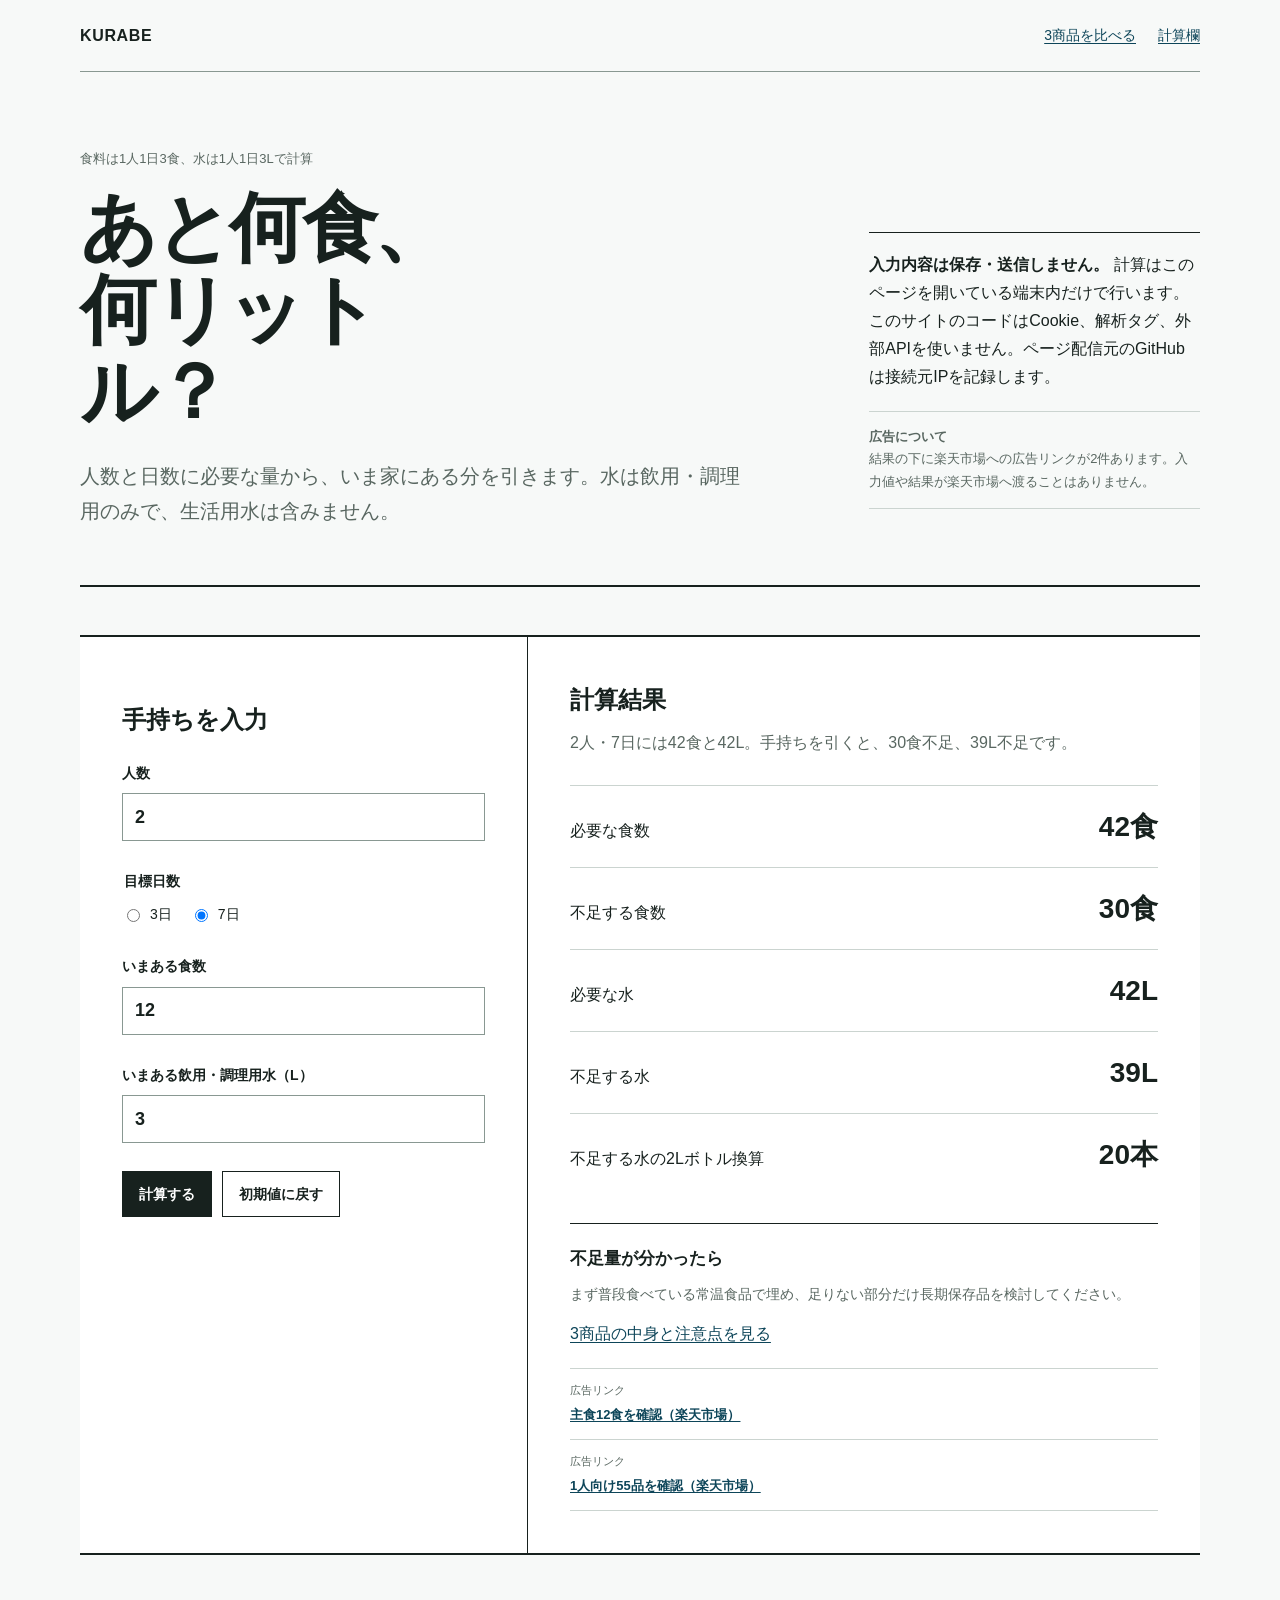
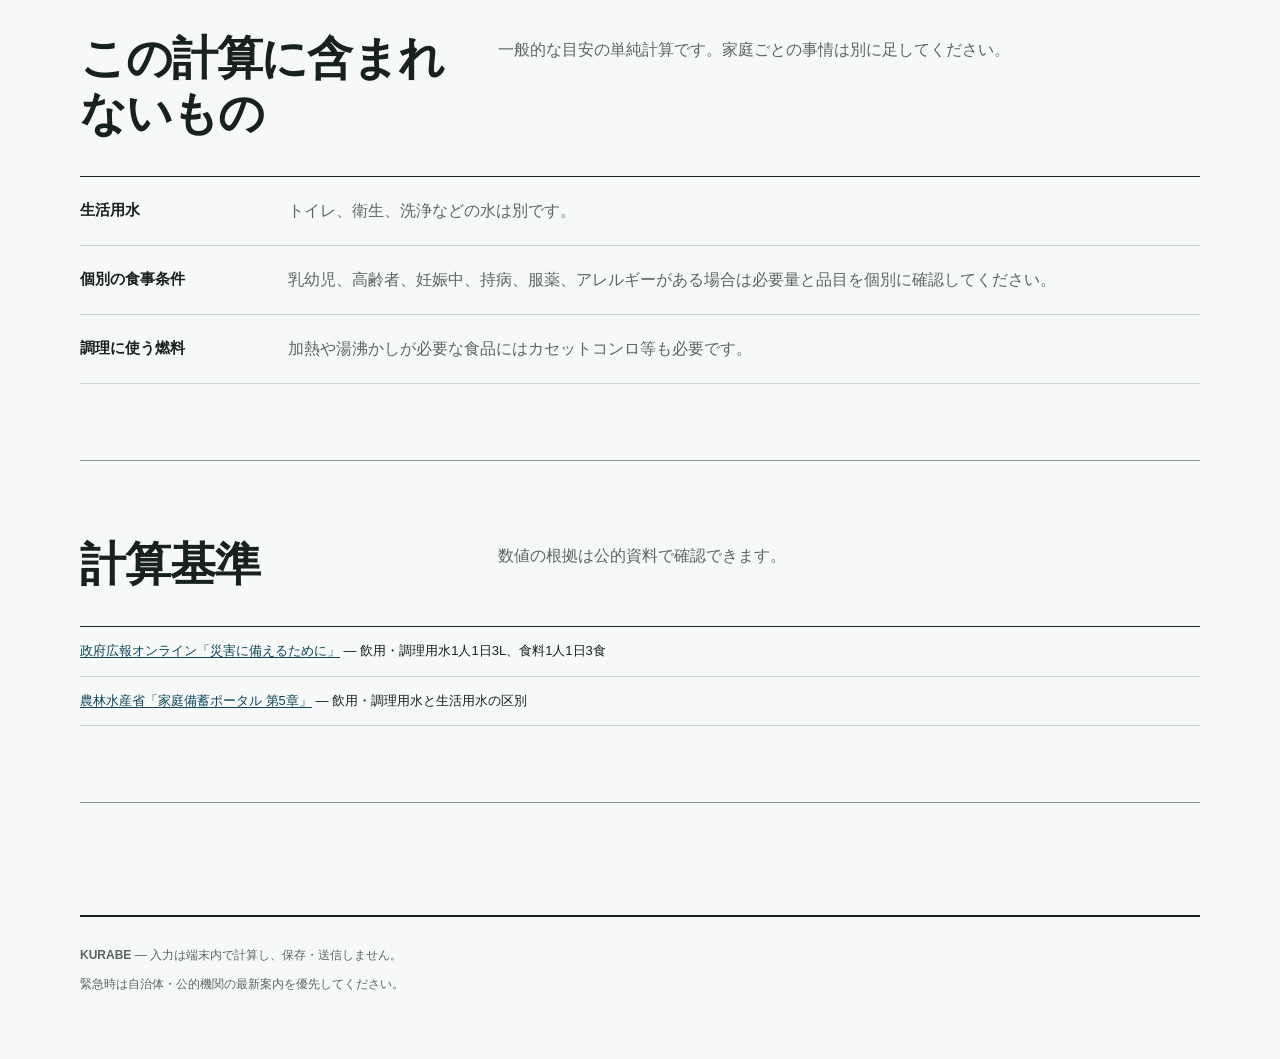
==== commit 2f89b704: "lock public assets and remove retired paid intake description" ====
--- a/calculator.html
+++ b/calculator.html
@@ -3,7 +3,7 @@
 <head>
   <meta charset="utf-8">
   <meta name="viewport" content="width=device-width, initial-scale=1">
-  <meta http-equiv="Content-Security-Policy" content="default-src 'self'; base-uri 'none'; form-action 'none'; object-src 'none'; frame-src 'none'; connect-src 'none'; img-src 'self' data:; media-src 'none'; font-src 'none'; style-src 'self'; script-src 'self'; worker-src 'none'; manifest-src 'none'; upgrade-insecure-requests">
+  <meta http-equiv="Content-Security-Policy" content="default-src 'none'; base-uri 'none'; form-action 'none'; object-src 'none'; frame-src 'none'; connect-src 'none'; img-src 'self' data:; media-src 'none'; font-src 'none'; style-src 'self'; script-src 'sha384-IpC+wQ05/BwS7HFsMtd1iT5kDHtOBtXXdS4NMLKFPrbdq9E1EZleZBO6qdrkqOpR'; worker-src 'none'; manifest-src 'none'; upgrade-insecure-requests">
   <meta name="referrer" content="no-referrer">
   <meta name="robots" content="index,follow,max-image-preview:large">
   <meta name="google-site-verification" content="DC_JT9OtznzdcwXBxX5tP7ejILFLYnPpgxCS5X9ggpE">
@@ -19,7 +19,7 @@
   <meta name="twitter:card" content="summary_large_image">
   <link rel="canonical" href="https://gangbenhui98-dot.github.io/kurabe-research-sample/calculator.html">
   <link rel="stylesheet" href="styles.css">
-  <script src="calculator.js" defer></script>
+  <script src="calculator.js" integrity="sha384-IpC+wQ05/BwS7HFsMtd1iT5kDHtOBtXXdS4NMLKFPrbdq9E1EZleZBO6qdrkqOpR" defer></script>
   <title>非常食と水の不足分を計算｜入力は保存・送信しません</title>
 </head>
 <body>
@@ -40,7 +40,7 @@
         <p class="hero-lead">人数と日数に必要な量から、いま家にある分を引きます。水は飲用・調理用のみで、生活用水は含みません。</p>
       </div>
       <div class="hero-side">
-        <p><strong>入力内容は保存・送信しません。</strong> 計算はこのページを開いている端末内だけで行います。Cookie、解析タグ、外部APIも使っていません。</p>
+        <p><strong>入力内容は保存・送信しません。</strong> 計算はこのページを開いている端末内だけで行います。このサイトのコードはCookie、解析タグ、外部APIを使いません。ページ配信元のGitHubは接続元IPを記録します。</p>
         <p class="ad-disclosure"><strong>広告について</strong><br>結果の下に楽天市場への広告リンクが2件あります。入力値や結果が楽天市場へ渡ることはありません。</p>
       </div>
     </section>
